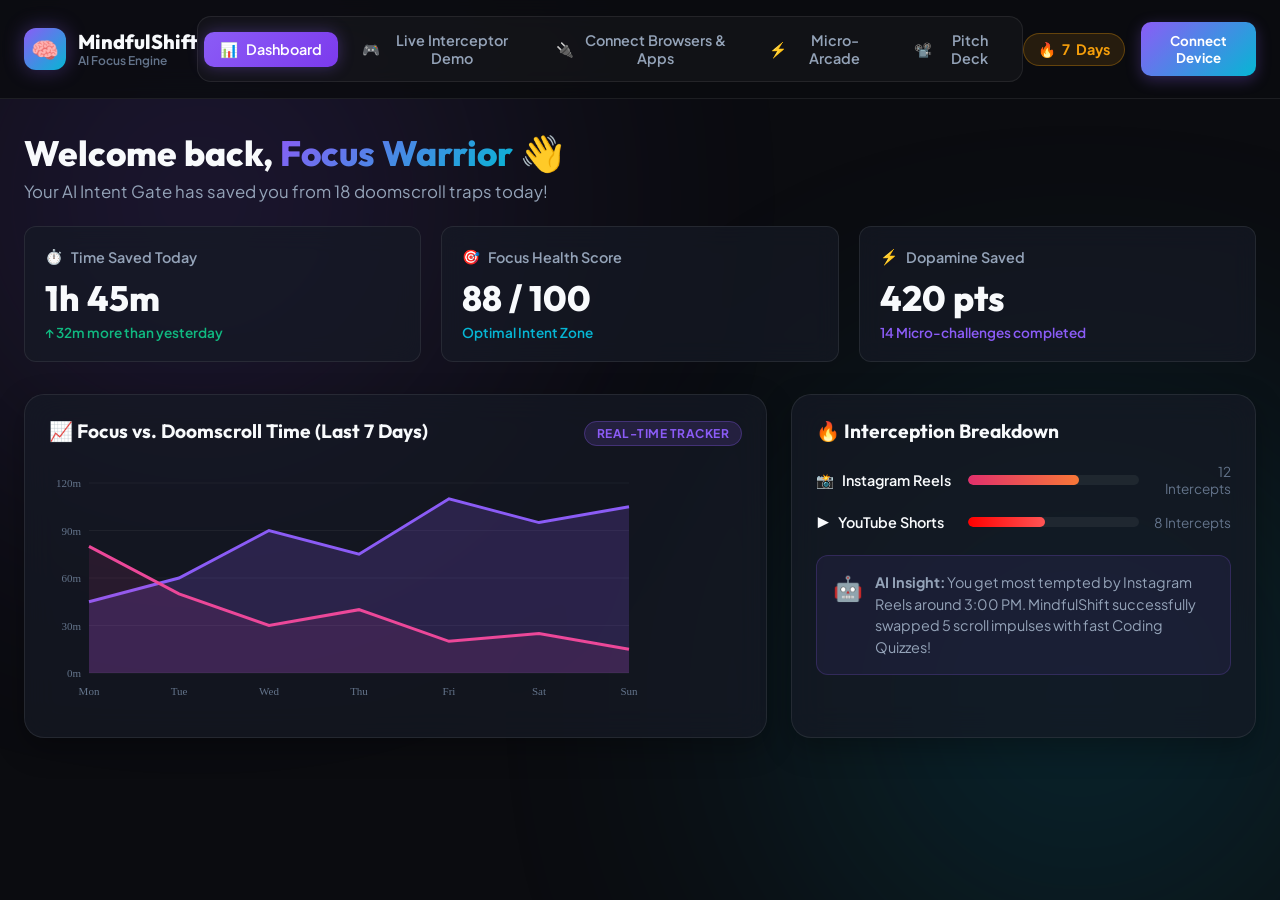
==== index.html @ 97728a5d "Initial commit: MindfulShift Web App & Chrome Extension" ====
<!DOCTYPE html>
<html lang="en">
<head>
  <meta charset="UTF-8">
  <meta name="viewport" content="width=device-width, initial-scale=1.0">
  <title>MindfulShift - AI Intentionality Gate & Focus Hub</title>
  <meta name="description" content="Break Instagram Reels & YouTube Shorts addiction with AI Intent Gates, dopamine swap micro-challenges, and gamified focus tracking.">
  
  <!-- Fonts -->
  <link rel="preconnect" href="https://fonts.googleapis.com">
  <link rel="preconnect" href="https://fonts.gstatic.com" crossorigin>
  <link href="https://fonts.googleapis.com/css2?family=Outfit:wght@300;400;500;600;700;800&family=Plus+Jakarta+Sans:wght@400;500;600;700&display=swap" rel="stylesheet">
  
  <!-- Main Styles -->
  <link rel="stylesheet" href="style.css">
</head>
<body>

  <!-- Ambient Glow Effects -->
  <div class="bg-glow bg-glow-purple"></div>
  <div class="bg-glow bg-glow-cyan"></div>

  <!-- Header Navigation -->
  <header class="app-header">
    <div class="header-container">
      <div class="brand">
        <div class="brand-logo">🧠</div>
        <div class="brand-text">
          <span class="brand-name">MindfulShift</span>
          <span class="brand-tag">AI Focus Engine</span>
        </div>
      </div>

      <nav class="nav-menu">
        <button class="nav-btn active" data-tab="dashboard">
          <span class="nav-icon">📊</span> Dashboard
        </button>
        <button class="nav-btn" data-tab="simulator">
          <span class="nav-icon">🎮</span> Live Interceptor Demo
        </button>
        <button class="nav-btn" data-tab="connect">
          <span class="nav-icon">🔌</span> Connect Browsers & Apps
        </button>
        <button class="nav-btn" data-tab="arcade">
          <span class="nav-icon">⚡</span> Micro-Arcade
        </button>
        <button class="nav-btn" data-tab="presentation">
          <span class="nav-icon">📽️</span> Pitch Deck
        </button>
      </nav>

      <div class="header-actions">
        <div class="streak-badge" title="Daily Mindful Streak">
          <span class="streak-fire">🔥</span>
          <span class="streak-count" id="streakCount">7</span> Days
        </div>
        <button class="btn-primary" id="btnQuickConnect">Connect Device</button>
      </div>
    </div>
  </header>

  <!-- Main View Container -->
  <main class="app-viewport">

    <!-- ==================== TAB 1: DASHBOARD ==================== -->
    <section class="tab-content active" id="tab-dashboard">
      <div class="dashboard-hero">
        <div class="welcome-text">
          <h1>Welcome back, <span class="gradient-text">Focus Warrior</span> 👋</h1>
          <p>Your AI Intent Gate has saved you from 18 doomscroll traps today!</p>
        </div>
        <div class="hero-stats">
          <div class="stat-card">
            <div class="stat-header">
              <span class="stat-icon">⏱️</span> Time Saved Today
            </div>
            <div class="stat-value" id="valTimeSaved">1h 45m</div>
            <div class="stat-sub text-green">↑ 32m more than yesterday</div>
          </div>

          <div class="stat-card">
            <div class="stat-header">
              <span class="stat-icon">🎯</span> Focus Health Score
            </div>
            <div class="stat-value" id="valFocusScore">88 / 100</div>
            <div class="stat-sub text-cyan">Optimal Intent Zone</div>
          </div>

          <div class="stat-card">
            <div class="stat-header">
              <span class="stat-icon">⚡</span> Dopamine Saved
            </div>
            <div class="stat-value" id="valDopamineSaved">420 pts</div>
            <div class="stat-sub text-purple">14 Micro-challenges completed</div>
          </div>
        </div>
      </div>

      <!-- Charts & Analytics Grid -->
      <div class="dashboard-grid">
        <div class="card glass-card chart-card">
          <div class="card-header">
            <h3>📈 Focus vs. Doomscroll Time (Last 7 Days)</h3>
            <div class="card-actions">
              <span class="badge badge-purple">Real-time Tracker</span>
            </div>
          </div>
          <div class="chart-container">
            <canvas id="timeSavedChart" width="600" height="240"></canvas>
          </div>
        </div>

        <div class="card glass-card heatmap-card">
          <div class="card-header">
            <h3>🔥 Interception Breakdown</h3>
          </div>
          <div class="breakdown-list">
            <div class="breakdown-item">
              <div class="app-info">
                <span class="app-icon">📸</span>
                <span class="app-name">Instagram Reels</span>
              </div>
              <div class="app-bar-wrap">
                <div class="app-bar bar-instagram" style="width: 65%;"></div>
              </div>
              <span class="app-val">12 Intercepts</span>
            </div>

            <div class="breakdown-item">
              <div class="app-info">
                <span class="app-icon">▶️</span>
                <span class="app-name">YouTube Shorts</span>
              </div>
              <div class="app-bar-wrap">
                <div class="app-bar bar-youtube" style="width: 45%;"></div>
              </div>
              <span class="app-val">8 Intercepts</span>
            </div>
          </div>

          <div class="ai-insight-box">
            <div class="ai-avatar">🤖</div>
            <div class="ai-msg">
              <strong>AI Insight:</strong> You get most tempted by Instagram Reels around 3:00 PM. MindfulShift successfully swapped 5 scroll impulses with fast Coding Quizzes!
            </div>
          </div>
        </div>
      </div>
    </section>

    <!-- ==================== TAB 2: LIVE INTERCEPTOR SIMULATOR ==================== -->
    <section class="tab-content" id="tab-simulator">
      <div class="section-header">
        <h2>🎮 Live Feed Interceptor Demo</h2>
        <p>Test how MindfulShift intercepts Instagram Reels & YouTube Shorts in real-time!</p>
      </div>

      <div class="simulator-layout">
        <!-- Simulator Controls -->
        <div class="sim-controls card glass-card">
          <h3>⚙️ Interceptor Settings</h3>

          <div class="form-group">
            <label>Select Platform Simulator:</label>
            <div class="sim-selector">
              <button class="btn-toggle active" id="btnSimInsta">📸 Instagram Reels</button>
              <button class="btn-toggle" id="btnSimYT">▶️ YouTube Shorts</button>
            </div>
          </div>

          <div class="form-group">
            <label>Strictness Mode:</label>
            <select id="simModeSelect" class="custom-select">
              <option value="balanced">Balanced (Intent Gate + Dopamine Swap)</option>
              <option value="hardcore">Hardcore Anti-Doomscroll (Grayscale & AI Roast)</option>
              <option value="zen">Zen Mode (Soft Nudge & Breathing)</option>
            </select>
          </div>

          <button class="btn-primary full-width" id="btnTriggerSim">
            🚀 Simulate Feed Interception
          </button>

          <div class="sim-info-box">
            <span>💡 <strong>Tip for Hackathon Judges:</strong> Click "Simulate Feed Interception" to see the live overlay prompt that intercepts video playback.</span>
          </div>
        </div>

        <!-- Phone Feed Mockup Viewport -->
        <div class="phone-mockup">
          <div class="phone-notch"></div>
          <div class="phone-screen" id="phoneScreen">
            <div class="mock-feed-header">
              <span id="mockFeedTitle">📸 Instagram Reels</span>
              <span class="mock-live-badge">LIVE FEED</span>
            </div>
            
            <div class="mock-video-player" id="mockVideoPlayer">
              <div class="mock-video-content">
                <div class="video-overlay-info">
                  <span class="channel-tag">@viral_scroller</span>
                  <p class="video-desc">Endless video scrolling trap... #viral #reels #shorts</p>
                </div>
              </div>

              <!-- INJECTED MINDFULSHIFT MODAL OVERLAY (Initially Hidden or Shown on Trigger) -->
              <div class="mindful-overlay" id="mindfulOverlay">
                <div class="overlay-card glass-card">
                  <div class="overlay-badge">🧠 MINDFULSHIFT INTENT GATE</div>
                  <h3>Hold on a sec! 🛑</h3>
                  <p>Why are you opening short-form videos right now?</p>

                  <div class="intent-options">
                    <button class="intent-btn" data-intent="learning">
                      📖 Looking for a specific tutorial / info
                    </button>
                    <button class="intent-btn intent-bored" data-intent="bored">
                      🥱 Just bored / Habitual reflex
                    </button>
                  </div>

                  <!-- Dynamic Dopamine Swap Box inside Modal -->
                  <div class="swap-box hidden" id="swapBox">
                    <div class="swap-title">⚡ 30-Second Dopamine Swap Activated!</div>
                    <p class="swap-question" id="swapQuestion">Loading micro-challenge...</p>
                    <div class="swap-answers" id="swapAnswers"></div>
                    <button class="btn-secondary hidden" id="btnResumeScroll">Continue to Video (10m Limit)</button>
                  </div>

                  <!-- AI Roast Box -->
                  <div class="roast-box hidden" id="roastBox">
                    <div class="roast-avatar">🤖 AI Roast</div>
                    <div class="roast-text" id="roastText">"Bro... 15 minutes of scrolling? Your code is waiting for you!"</div>
                  </div>
                </div>
              </div>

            </div>

            <div class="mock-feed-actions">
              <span>❤️ 12.4k</span>
              <span>💬 840</span>
              <span>🔄 Share</span>
            </div>
          </div>
        </div>
      </div>
    </section>

    <!-- ==================== TAB 3: CONNECT BROWSERS & APPS ==================== -->
    <section class="tab-content" id="tab-connect">
      <div class="section-header">
        <h2>🔌 How to Connect MindfulShift to your Browsers & Apps</h2>
        <p>Set up MindfulShift on all your devices in under 2 minutes so you're protected everywhere!</p>
      </div>

      <div class="connect-grid">
        <!-- Desktop Browser Card -->
        <div class="card glass-card connect-card">
          <div class="card-badge">DESKTOP</div>
          <div class="connect-header">
            <span class="connect-icon">🌐</span>
            <h3>Chrome / Edge / Brave / Opera</h3>
          </div>
          <p>Install the MindfulShift Manifest V3 Extension directly into your browser:</p>

          <ol class="setup-steps">
            <li>Open Chrome and navigate to <code>chrome://extensions</code></li>
            <li>Enable <strong>"Developer mode"</strong> (toggle in top-right corner).</li>
            <li>Click <strong>"Load unpacked"</strong>.</li>
            <li>Select the <code>extension/</code> folder inside this project directory!</li>
          </ol>

          <div class="card-footer">
            <span class="status-indicator active"></span> Extension Ready in <code>/extension</code> folder
          </div>
        </div>

        <!-- Android Mobile Card -->
        <div class="card glass-card connect-card">
          <div class="card-badge badge-cyan">ANDROID</div>
          <div class="connect-header">
            <span class="connect-icon">📱</span>
            <h3>Android Apps (Instagram & YouTube)</h3>
          </div>
          <p>Connect MindfulShift to your mobile phone apps:</p>

          <ol class="setup-steps">
            <li>Open this web app on your phone browser and tap <strong>"Add to Home Screen"</strong> (PWA mode).</li>
            <li>Or use <strong>NextDNS / Private DNS</strong>: Set your DNS server to intercept <code>reels.instagram.com</code> & <code>youtube.com/shorts</code>.</li>
            <li>Enable the MindfulShift Notification & Accessibility helper for app launches.</li>
          </ol>

          <button class="btn-secondary full-width" onclick="alert('PWA Shortcut link ready! Bookmark this page on your Android browser.')">📱 Install PWA Shortcut</button>
        </div>

        <!-- iOS Mobile Card -->
        <div class="card glass-card connect-card">
          <div class="card-badge badge-purple">iOS</div>
          <div class="connect-header">
            <span class="connect-icon">🍎</span>
            <h3>iPhone & iPad (Safari & Apps)</h3>
          </div>
          <p>Protect your iOS devices effortlessly:</p>

          <ol class="setup-steps">
            <li>Enable <strong>MindfulShift Safari Web Extension</strong> in Settings ➔ Safari ➔ Extensions.</li>
            <li>Create an <strong>Apple Shortcut Automation</strong>: Set "When Instagram is opened" ➔ Trigger MindfulShift Intent Check.</li>
            <li>Set up Screen Time App limits with MindfulShift PIN protection.</li>
          </ol>

          <button class="btn-secondary full-width" onclick="alert('iOS Shortcut automation guide copied to clipboard!')">📋 Copy Apple Shortcut Setup</button>
        </div>
      </div>
    </section>

    <!-- ==================== TAB 4: MICRO-ARCADE ==================== -->
    <section class="tab-content" id="tab-arcade">
      <div class="section-header">
        <h2>⚡ Dopamine-Swap Micro-Arcade</h2>
        <p>Swap mindless scrolling for 30-second healthy brain boosts!</p>
      </div>

      <div class="arcade-grid">
        <div class="card glass-card challenge-card" id="cardCodeQuiz">
          <div class="challenge-icon">💻</div>
          <h3>Tech & Coding Trivia</h3>
          <p>Fast 30-second quizzes on JavaScript, Python, and tech knowledge.</p>
          <button class="btn-primary btn-play-challenge" data-type="code">Play Challenge (+30 pts)</button>
        </div>

        <div class="card glass-card challenge-card" id="cardBreathing">
          <div class="challenge-icon">🧘</div>
          <h3>15s Box Breathing Reset</h3>
          <p>Guided respiratory exercise to lower anxiety and restore mental clarity.</p>
          <button class="btn-primary btn-play-challenge" data-type="breath">Start Reset (+20 pts)</button>
        </div>

        <div class="card glass-card challenge-card" id="cardMath">
          <div class="challenge-icon">🧩</div>
          <h3>Speed Math & Logic</h3>
          <p>Solve 3 quick mental math equations to wake up your analytical brain.</p>
          <button class="btn-primary btn-play-challenge" data-type="math">Play Math (+25 pts)</button>
        </div>
      </div>

      <!-- Challenge Play Modal Container -->
      <div class="card glass-card arcade-play-area hidden" id="arcadePlayArea">
        <div class="play-header">
          <h3 id="arcadeTitle">Coding Trivia</h3>
          <button class="btn-close-arcade" id="btnCloseArcade">✕ Close</button>
        </div>
        <div class="play-body" id="arcadeBody">
          <!-- Dynamic Arcade Challenge Content -->
        </div>
      </div>
    </section>

    <!-- ==================== TAB 5: PRESENTATION PITCH DECK ==================== -->
    <section class="tab-content" id="tab-presentation">
      <div class="section-header flex-between">
        <div>
          <h2>📽️ Hackathon Pitch Deck</h2>
          <p>Interactive 5-slide pitch presentation deck built for judges.</p>
        </div>
        <a href="presentation.html" target="_blank" class="btn-primary">Launch Fullscreen Deck ↗</a>
      </div>

      <div class="presentation-frame-wrap card glass-card">
        <iframe src="presentation.html" class="pitch-iframe" id="pitchIframe"></iframe>
      </div>
    </section>

  </main>

  <!-- Scripts -->
  <script src="src/app.js"></script>
  <script src="src/simulator.js"></script>
  <script src="src/challenges.js"></script>
  <script src="src/connect_guide.js"></script>
</body>
</html>
---- style.css ----
/* ==========================================================================
   MINDFULSHIFT DESIGN SYSTEM & STYLESHEET
   ========================================================================== */

:root {
  --bg-main: #0B0C10;
  --bg-card: rgba(22, 27, 38, 0.7);
  --card-border: rgba(255, 255, 255, 0.08);
  --accent-purple: #8B5CF6;
  --accent-purple-glow: rgba(139, 92, 246, 0.35);
  --accent-cyan: #06B6D4;
  --accent-cyan-glow: rgba(6, 182, 212, 0.35);
  --accent-pink: #EC4899;
  --accent-amber: #F59E0B;
  --accent-green: #10B981;
  --text-primary: #F8FAFC;
  --text-secondary: #94A3B8;
  --text-muted: #64748B;
  --font-heading: 'Outfit', sans-serif;
  --font-body: 'Plus Jakarta Sans', sans-serif;
  --radius-lg: 20px;
  --radius-md: 12px;
  --radius-sm: 8px;
}

* {
  box-sizing: border-box;
  margin: 0;
  padding: 0;
}

body {
  background-color: var(--bg-main);
  color: var(--text-primary);
  font-family: var(--font-body);
  min-height: 100vh;
  overflow-x: hidden;
  position: relative;
}

/* Background Glowing Orbs */
.bg-glow {
  position: fixed;
  width: 600px;
  height: 600px;
  border-radius: 50%;
  filter: blur(140px);
  pointer-events: none;
  z-index: 0;
  opacity: 0.15;
}
.bg-glow-purple {
  top: -100px;
  left: -100px;
  background: var(--accent-purple);
}
.bg-glow-cyan {
  bottom: -100px;
  right: -100px;
  background: var(--accent-cyan);
}

/* Utility Helpers */
.hidden { display: none !important; }
.gradient-text {
  background: linear-gradient(135deg, var(--accent-purple), var(--accent-cyan));
  -webkit-background-clip: text;
  -webkit-text-fill-color: transparent;
}
.text-green { color: var(--accent-green); }
.text-cyan { color: var(--accent-cyan); }
.text-purple { color: var(--accent-purple); }

.badge {
  padding: 4px 12px;
  border-radius: 20px;
  font-size: 0.75rem;
  font-weight: 700;
  text-transform: uppercase;
  letter-spacing: 0.5px;
}
.badge-purple {
  background: rgba(139, 92, 246, 0.15);
  border: 1px solid rgba(139, 92, 246, 0.3);
  color: var(--accent-purple);
}
.badge-cyan {
  background: rgba(6, 182, 212, 0.15);
  border: 1px solid rgba(6, 182, 212, 0.3);
  color: var(--accent-cyan);
}

/* Header Navigation */
.app-header {
  position: relative;
  z-index: 100;
  border-bottom: 1px solid var(--card-border);
  background: rgba(11, 12, 16, 0.85);
  backdrop-filter: blur(16px);
  position: sticky;
  top: 0;
}
.header-container {
  max-width: 1300px;
  margin: 0 auto;
  padding: 16px 24px;
  display: flex;
  align-items: center;
  justify-content: space-between;
}
.brand {
  display: flex;
  align-items: center;
  gap: 12px;
}
.brand-logo {
  width: 42px;
  height: 42px;
  border-radius: 12px;
  background: linear-gradient(135deg, var(--accent-purple), var(--accent-cyan));
  display: flex;
  align-items: center;
  justify-content: center;
  font-size: 1.4rem;
  box-shadow: 0 0 20px var(--accent-purple-glow);
}
.brand-text {
  display: flex;
  flex-direction: column;
}
.brand-name {
  font-family: var(--font-heading);
  font-weight: 800;
  font-size: 1.25rem;
  line-height: 1.1;
}
.brand-tag {
  font-size: 0.75rem;
  color: var(--text-muted);
  font-weight: 600;
}

.nav-menu {
  display: flex;
  align-items: center;
  gap: 8px;
  background: rgba(255, 255, 255, 0.03);
  padding: 6px;
  border-radius: 14px;
  border: 1px solid var(--card-border);
}
.nav-btn {
  background: transparent;
  border: none;
  color: var(--text-secondary);
  padding: 8px 16px;
  border-radius: 10px;
  font-family: var(--font-body);
  font-size: 0.9rem;
  font-weight: 600;
  cursor: pointer;
  transition: all 0.2s ease;
  display: flex;
  align-items: center;
  gap: 8px;
}
.nav-btn:hover {
  color: var(--text-primary);
  background: rgba(255, 255, 255, 0.05);
}
.nav-btn.active {
  background: linear-gradient(135deg, var(--accent-purple), #7C3AED);
  color: #FFFFFF;
  box-shadow: 0 0 15px var(--accent-purple-glow);
}

.header-actions {
  display: flex;
  align-items: center;
  gap: 16px;
}
.streak-badge {
  display: flex;
  align-items: center;
  gap: 6px;
  background: rgba(245, 158, 11, 0.12);
  border: 1px solid rgba(245, 158, 11, 0.3);
  padding: 6px 14px;
  border-radius: 20px;
  font-weight: 700;
  color: var(--accent-amber);
  font-size: 0.9rem;
}

/* Buttons */
.btn-primary {
  background: linear-gradient(135deg, var(--accent-purple), var(--accent-cyan));
  border: none;
  color: #FFFFFF;
  font-family: var(--font-body);
  font-weight: 700;
  padding: 10px 20px;
  border-radius: 10px;
  cursor: pointer;
  transition: all 0.2s ease;
  box-shadow: 0 4px 15px rgba(139, 92, 246, 0.3);
}
.btn-primary:hover {
  transform: translateY(-2px);
  box-shadow: 0 6px 20px rgba(139, 92, 246, 0.5);
}
.btn-secondary {
  background: rgba(255, 255, 255, 0.06);
  border: 1px solid var(--card-border);
  color: var(--text-primary);
  font-family: var(--font-body);
  font-weight: 600;
  padding: 10px 20px;
  border-radius: 10px;
  cursor: pointer;
  transition: all 0.2s ease;
}
.btn-secondary:hover {
  background: rgba(255, 255, 255, 0.12);
  border-color: rgba(255, 255, 255, 0.2);
}
.full-width { width: 100%; }

/* Main Content Area */
.app-viewport {
  max-width: 1300px;
  margin: 0 auto;
  padding: 32px 24px;
  position: relative;
  z-index: 10;
}
.tab-content {
  display: none;
  animation: fadeIn 0.3s ease forwards;
}
.tab-content.active {
  display: block;
}
@keyframes fadeIn {
  from { opacity: 0; transform: translateY(10px); }
  to { opacity: 1; transform: translateY(0); }
}

/* Glassmorphism Cards */
.glass-card {
  background: var(--bg-card);
  border: 1px solid var(--card-border);
  border-radius: var(--radius-lg);
  backdrop-filter: blur(16px);
  padding: 24px;
  box-shadow: 0 10px 30px rgba(0, 0, 0, 0.3);
}

/* Dashboard Hero Stats */
.dashboard-hero {
  margin-bottom: 32px;
}
.welcome-text h1 {
  font-family: var(--font-heading);
  font-size: 2.2rem;
  font-weight: 800;
  margin-bottom: 6px;
}
.welcome-text p {
  color: var(--text-secondary);
  font-size: 1.05rem;
}
.hero-stats {
  display: grid;
  grid-template-columns: repeat(3, 1fr);
  gap: 20px;
  margin-top: 24px;
}
.stat-card {
  background: var(--bg-card);
  border: 1px solid var(--card-border);
  border-radius: var(--radius-md);
  padding: 20px;
  backdrop-filter: blur(12px);
}
.stat-header {
  font-size: 0.9rem;
  color: var(--text-secondary);
  display: flex;
  align-items: center;
  gap: 8px;
  font-weight: 600;
}
.stat-value {
  font-family: var(--font-heading);
  font-size: 2.2rem;
  font-weight: 800;
  margin: 10px 0 4px 0;
}
.stat-sub {
  font-size: 0.85rem;
  font-weight: 600;
}

/* Dashboard Grid */
.dashboard-grid {
  display: grid;
  grid-template-columns: 1.6fr 1fr;
  gap: 24px;
}
.card-header {
  display: flex;
  justify-content: space-between;
  align-items: center;
  margin-bottom: 20px;
}
.card-header h3 {
  font-family: var(--font-heading);
  font-size: 1.2rem;
  font-weight: 700;
}

.chart-container {
  width: 100%;
  height: 250px;
}

/* Heatmap & Breakdown */
.breakdown-list {
  display: flex;
  flex-direction: column;
  gap: 16px;
  margin-bottom: 24px;
}
.breakdown-item {
  display: flex;
  align-items: center;
  gap: 12px;
}
.app-info {
  display: flex;
  align-items: center;
  gap: 8px;
  width: 140px;
  font-weight: 600;
  font-size: 0.9rem;
}
.app-bar-wrap {
  flex: 1;
  height: 10px;
  background: rgba(255, 255, 255, 0.06);
  border-radius: 5px;
  overflow: hidden;
}
.app-bar {
  height: 100%;
  border-radius: 5px;
}
.bar-instagram { background: linear-gradient(90deg, #E1306C, #F77737); }
.bar-youtube { background: linear-gradient(90deg, #FF0000, #FF5555); }
.app-val {
  font-size: 0.85rem;
  color: var(--text-muted);
  width: 80px;
  text-align: right;
}

.ai-insight-box {
  background: rgba(139, 92, 246, 0.08);
  border: 1px solid rgba(139, 92, 246, 0.2);
  border-radius: var(--radius-md);
  padding: 16px;
  display: flex;
  gap: 12px;
  align-items: flex-start;
}
.ai-avatar { font-size: 1.5rem; }
.ai-msg { font-size: 0.9rem; color: var(--text-secondary); line-height: 1.5; }

/* Simulator Section */
.section-header {
  margin-bottom: 24px;
}
.section-header h2 {
  font-family: var(--font-heading);
  font-size: 1.8rem;
  font-weight: 800;
}
.section-header p {
  color: var(--text-secondary);
}

.simulator-layout {
  display: grid;
  grid-template-columns: 1fr 400px;
  gap: 32px;
  align-items: flex-start;
}

.sim-controls {
  display: flex;
  flex-direction: column;
  gap: 20px;
}
.form-group {
  display: flex;
  flex-direction: column;
  gap: 8px;
}
.form-group label {
  font-size: 0.9rem;
  font-weight: 600;
  color: var(--text-secondary);
}

.sim-selector {
  display: flex;
  gap: 10px;
}
.btn-toggle {
  flex: 1;
  background: rgba(255, 255, 255, 0.04);
  border: 1px solid var(--card-border);
  color: var(--text-secondary);
  padding: 10px;
  border-radius: var(--radius-sm);
  font-weight: 600;
  cursor: pointer;
  transition: all 0.2s ease;
}
.btn-toggle.active {
  background: rgba(6, 182, 212, 0.15);
  border-color: var(--accent-cyan);
  color: var(--accent-cyan);
}

.custom-select {
  background: rgba(255, 255, 255, 0.05);
  border: 1px solid var(--card-border);
  color: var(--text-primary);
  padding: 12px;
  border-radius: var(--radius-sm);
  font-family: var(--font-body);
  outline: none;
}
.custom-select option {
  background: var(--bg-main);
}

.sim-info-box {
  background: rgba(255, 255, 255, 0.03);
  border: 1px dashed var(--card-border);
  border-radius: var(--radius-sm);
  padding: 14px;
  font-size: 0.85rem;
  color: var(--text-muted);
}

/* Phone Mockup Frame */
.phone-mockup {
  width: 360px;
  height: 640px;
  background: #000000;
  border: 10px solid #1E293B;
  border-radius: 40px;
  margin: 0 auto;
  position: relative;
  overflow: hidden;
  box-shadow: 0 25px 50px -12px rgba(0, 0, 0, 0.7);
}
.phone-notch {
  width: 120px;
  height: 20px;
  background: #1E293B;
  position: absolute;
  top: 0;
  left: 50%;
  transform: translateX(-50%);
  border-bottom-left-radius: 12px;
  border-bottom-right-radius: 12px;
  z-index: 50;
}
.phone-screen {
  width: 100%;
  height: 100%;
  display: flex;
  flex-direction: column;
  position: relative;
}
.mock-feed-header {
  padding: 30px 16px 10px 16px;
  background: rgba(0,0,0,0.6);
  display: flex;
  justify-content: space-between;
  font-size: 0.85rem;
  font-weight: 700;
}
.mock-live-badge {
  background: #EF4444;
  color: #fff;
  padding: 2px 6px;
  border-radius: 4px;
  font-size: 0.7rem;
}

.mock-video-player {
  flex: 1;
  background: linear-gradient(180deg, #1E1B4B 0%, #311B92 100%);
  position: relative;
  display: flex;
  align-items: flex-end;
  padding: 16px;
  transition: filter 0.5s ease;
}
.mock-video-player.grayscale-active {
  filter: grayscale(100%);
}
.video-overlay-info {
  color: #fff;
  z-index: 5;
}
.channel-tag {
  font-weight: 700;
  font-size: 0.9rem;
  color: var(--accent-cyan);
}
.video-desc {
  font-size: 0.8rem;
  margin-top: 4px;
  opacity: 0.9;
}

/* Injected MindfulShift Overlay */
.mindful-overlay {
  position: absolute;
  top: 0;
  left: 0;
  width: 100%;
  height: 100%;
  background: rgba(0, 0, 0, 0.85);
  backdrop-filter: blur(12px);
  z-index: 40;
  display: flex;
  align-items: center;
  justify-content: center;
  padding: 20px;
  text-align: center;
}
.overlay-card {
  width: 100%;
  padding: 20px;
  background: rgba(22, 27, 38, 0.95);
  border: 1px solid rgba(139, 92, 246, 0.4);
  border-radius: 20px;
  box-shadow: 0 0 30px var(--accent-purple-glow);
}
.overlay-badge {
  font-size: 0.7rem;
  font-weight: 800;
  color: var(--accent-purple);
  margin-bottom: 8px;
}
.overlay-card h3 {
  font-family: var(--font-heading);
  font-size: 1.2rem;
  margin-bottom: 6px;
}
.overlay-card p {
  font-size: 0.85rem;
  color: var(--text-secondary);
  margin-bottom: 16px;
}

.intent-options {
  display: flex;
  flex-direction: column;
  gap: 10px;
}
.intent-btn {
  background: rgba(255, 255, 255, 0.05);
  border: 1px solid var(--card-border);
  color: var(--text-primary);
  padding: 10px;
  border-radius: 10px;
  font-size: 0.85rem;
  font-weight: 600;
  cursor: pointer;
  transition: all 0.2s ease;
  text-align: left;
}
.intent-btn:hover {
  background: rgba(139, 92, 246, 0.2);
  border-color: var(--accent-purple);
}

.swap-box {
  margin-top: 15px;
  padding-top: 15px;
  border-top: 1px solid var(--card-border);
  text-align: left;
}
.swap-title {
  font-size: 0.85rem;
  font-weight: 700;
  color: var(--accent-amber);
  margin-bottom: 8px;
}
.swap-question {
  font-size: 0.9rem;
  font-weight: 600;
  margin-bottom: 10px;
}
.swap-answers {
  display: flex;
  flex-direction: column;
  gap: 6px;
}
.answer-btn {
  background: rgba(255, 255, 255, 0.05);
  border: 1px solid var(--card-border);
  color: var(--text-primary);
  padding: 8px 12px;
  border-radius: 8px;
  font-size: 0.8rem;
  cursor: pointer;
  text-align: left;
}
.answer-btn:hover {
  background: rgba(6, 182, 212, 0.2);
  border-color: var(--accent-cyan);
}

/* Connect Grid */
.connect-grid {
  display: grid;
  grid-template-columns: repeat(3, 1fr);
  gap: 24px;
}
.connect-card {
  display: flex;
  flex-direction: column;
  justify-content: space-between;
  position: relative;
}
.card-badge {
  position: absolute;
  top: 20px;
  right: 20px;
  font-size: 0.7rem;
  font-weight: 800;
  padding: 4px 10px;
  border-radius: 12px;
  background: rgba(139, 92, 246, 0.15);
  color: var(--accent-purple);
}
.connect-header {
  display: flex;
  align-items: center;
  gap: 12px;
  margin-bottom: 12px;
}
.connect-icon { font-size: 1.8rem; }
.connect-header h3 {
  font-family: var(--font-heading);
  font-size: 1.15rem;
}
.connect-card p {
  font-size: 0.9rem;
  color: var(--text-secondary);
  margin-bottom: 16px;
}

.setup-steps {
  margin-left: 20px;
  margin-bottom: 24px;
  color: var(--text-secondary);
  font-size: 0.85rem;
  line-height: 1.6;
}
.setup-steps li {
  margin-bottom: 8px;
}
.setup-steps code {
  background: rgba(0, 0, 0, 0.4);
  color: var(--accent-cyan);
  padding: 2px 6px;
  border-radius: 4px;
  font-family: monospace;
}

.card-footer {
  font-size: 0.8rem;
  color: var(--text-muted);
  display: flex;
  align-items: center;
  gap: 6px;
}
.status-indicator {
  width: 8px;
  height: 8px;
  border-radius: 50%;
  background: var(--text-muted);
}
.status-indicator.active {
  background: var(--accent-green);
  box-shadow: 0 0 10px var(--accent-green);
}

/* Arcade Section */
.arcade-grid {
  display: grid;
  grid-template-columns: repeat(3, 1fr);
  gap: 24px;
  margin-bottom: 24px;
}
.challenge-card {
  text-align: center;
  display: flex;
  flex-direction: column;
  align-items: center;
  gap: 12px;
}
.challenge-icon {
  font-size: 2.5rem;
}
.challenge-card h3 {
  font-family: var(--font-heading);
  font-size: 1.25rem;
}
.challenge-card p {
  font-size: 0.9rem;
  color: var(--text-secondary);
  margin-bottom: 12px;
}

.arcade-play-area {
  margin-top: 24px;
  border: 1px solid var(--accent-purple);
  box-shadow: 0 0 30px var(--accent-purple-glow);
}
.play-header {
  display: flex;
  justify-content: space-between;
  align-items: center;
  margin-bottom: 20px;
}
.btn-close-arcade {
  background: transparent;
  border: none;
  color: var(--text-muted);
  cursor: pointer;
  font-size: 1rem;
}

/* Pitch Deck Tab Frame */
.presentation-frame-wrap {
  padding: 0;
  overflow: hidden;
  height: 650px;
}
.pitch-iframe {
  width: 100%;
  height: 100%;
  border: none;
}
.flex-between {
  display: flex;
  justify-content: space-between;
  align-items: center;
}
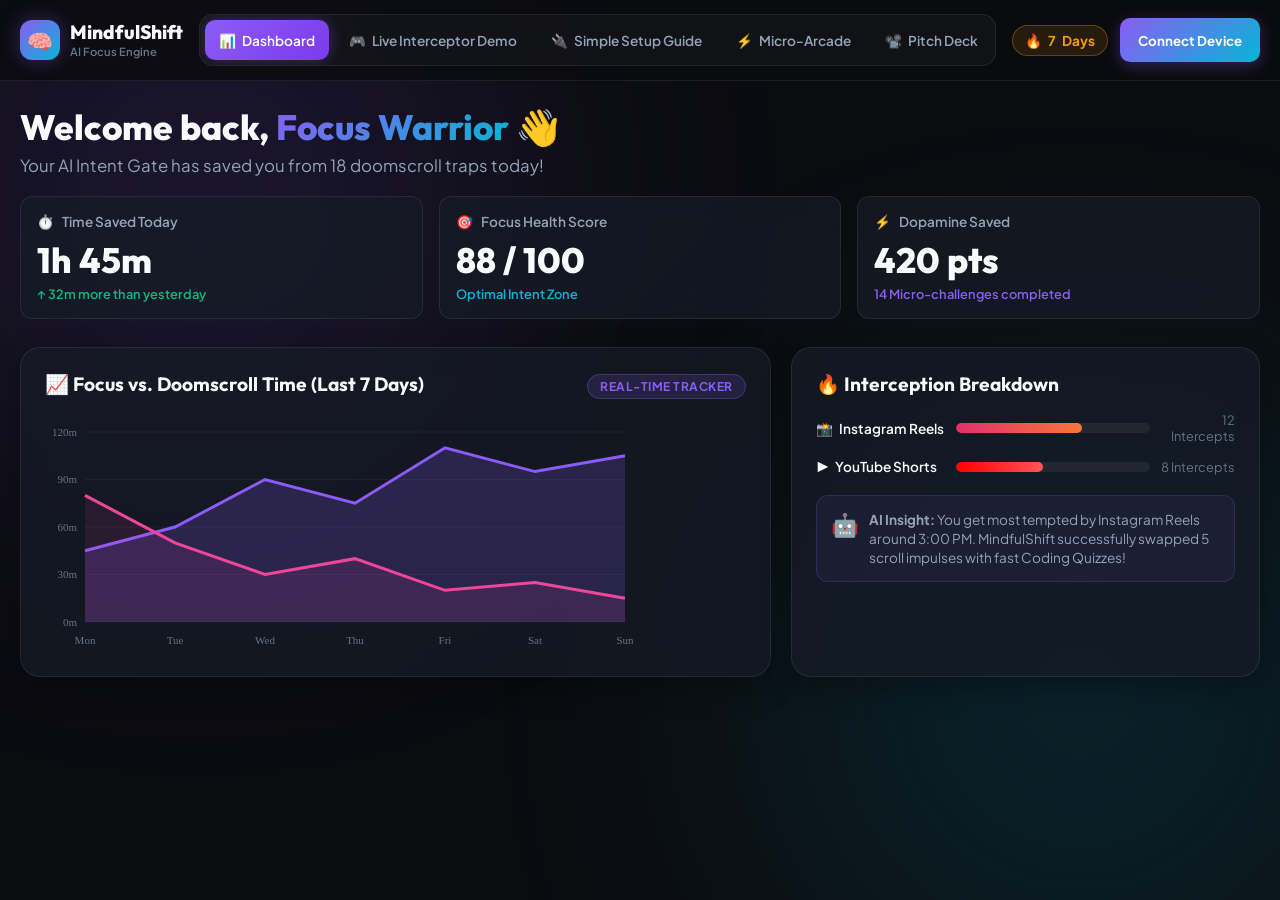
==== commit a26118e7: "Simplify setup instructions for 14-year-old level ease of use" ====
--- a/index.html
+++ b/index.html
@@ -39,7 +39,7 @@
           <span class="nav-icon">🎮</span> Live Interceptor Demo
         </button>
         <button class="nav-btn" data-tab="connect">
-          <span class="nav-icon">🔌</span> Connect Browsers & Apps
+          <span class="nav-icon">🔌</span> Simple Setup Guide
         </button>
         <button class="nav-btn" data-tab="arcade">
           <span class="nav-icon">⚡</span> Micro-Arcade
@@ -247,69 +247,68 @@
       </div>
     </section>
 
-    <!-- ==================== TAB 3: CONNECT BROWSERS & APPS ==================== -->
+    <!-- ==================== TAB 3: CONNECT BROWSERS & APPS (SUPER SIMPLE 14-YR-OLD GUIDE) ==================== -->
     <section class="tab-content" id="tab-connect">
       <div class="section-header">
-        <h2>🔌 How to Connect MindfulShift to your Browsers & Apps</h2>
-        <p>Set up MindfulShift on all your devices in under 2 minutes so you're protected everywhere!</p>
+        <h2>⚡ Super Simple Setup Guide (For Everyone!)</h2>
+        <p>Set up MindfulShift on your computer or phone in under 60 seconds — no tech skills needed!</p>
       </div>
 
       <div class="connect-grid">
-        <!-- Desktop Browser Card -->
+        <!-- Laptop / Computer Card -->
         <div class="card glass-card connect-card">
-          <div class="card-badge">DESKTOP</div>
+          <div class="card-badge">DESKTOP / LAPTOP</div>
           <div class="connect-header">
-            <span class="connect-icon">🌐</span>
-            <h3>Chrome / Edge / Brave / Opera</h3>
-          </div>
-          <p>Install the MindfulShift Manifest V3 Extension directly into your browser:</p>
+            <span class="connect-icon">💻</span>
+            <h3>Chrome / Edge / Brave</h3>
+          </div>
+          <p>Get MindfulShift on your computer browser in 3 super simple steps:</p>
 
           <ol class="setup-steps">
-            <li>Open Chrome and navigate to <code>chrome://extensions</code></li>
-            <li>Enable <strong>"Developer mode"</strong> (toggle in top-right corner).</li>
-            <li>Click <strong>"Load unpacked"</strong>.</li>
-            <li>Select the <code>extension/</code> folder inside this project directory!</li>
+            <li><strong>Download Code</strong>: Go to <a href="https://github.com/maanasbhandari/mindfulshift" target="_blank" style="color: var(--accent-cyan);">our GitHub page</a> ➔ click green <strong>Code</strong> button ➔ click <strong>Download ZIP</strong> (and unzip it!).</li>
+            <li><strong>Open Extensions</strong>: Open Chrome and type <code>chrome://extensions</code> in the top bar. Turn ON <strong>"Developer mode"</strong> in the top-right corner.</li>
+            <li><strong>Click Load Unpacked</strong>: Click the <strong>"Load unpacked"</strong> button and select the <code>extension</code> folder!</li>
           </ol>
 
           <div class="card-footer">
-            <span class="status-indicator active"></span> Extension Ready in <code>/extension</code> folder
+            <span class="status-indicator active"></span> 🎉 BOOM! Now YouTube Shorts & IG Reels are blocked automatically!
           </div>
         </div>
 
         <!-- Android Mobile Card -->
         <div class="card glass-card connect-card">
-          <div class="card-badge badge-cyan">ANDROID</div>
+          <div class="card-badge badge-cyan">ANDROID PHONE</div>
           <div class="connect-header">
             <span class="connect-icon">📱</span>
-            <h3>Android Apps (Instagram & YouTube)</h3>
-          </div>
-          <p>Connect MindfulShift to your mobile phone apps:</p>
+            <h3>Android Phones & Tablets</h3>
+          </div>
+          <p>Use MindfulShift directly on your phone like a real app:</p>
 
           <ol class="setup-steps">
-            <li>Open this web app on your phone browser and tap <strong>"Add to Home Screen"</strong> (PWA mode).</li>
-            <li>Or use <strong>NextDNS / Private DNS</strong>: Set your DNS server to intercept <code>reels.instagram.com</code> & <code>youtube.com/shorts</code>.</li>
-            <li>Enable the MindfulShift Notification & Accessibility helper for app launches.</li>
+            <li><strong>Open Page</strong>: Open this exact website in your Chrome browser on your Android phone.</li>
+            <li><strong>Tap 3 Dots</strong>: Tap the <strong>3 dots (⋮)</strong> in the top-right corner of Chrome.</li>
+            <li><strong>Add to Home Screen</strong>: Tap <strong>"Add to Home screen"</strong> (or Install App).</li>
           </ol>
 
-          <button class="btn-secondary full-width" onclick="alert('PWA Shortcut link ready! Bookmark this page on your Android browser.')">📱 Install PWA Shortcut</button>
+          <button class="btn-secondary full-width" onclick="alert('⚡ Quick Tip: Open Chrome menu (⋮) -> Tap Add to Home Screen to install MindfulShift on your phone!')">📱 Show Android Install Shortcut</button>
         </div>
 
         <!-- iOS Mobile Card -->
         <div class="card glass-card connect-card">
-          <div class="card-badge badge-purple">iOS</div>
+          <div class="card-badge badge-purple">IPHONE & IPAD</div>
           <div class="connect-header">
             <span class="connect-icon">🍎</span>
-            <h3>iPhone & iPad (Safari & Apps)</h3>
-          </div>
-          <p>Protect your iOS devices effortlessly:</p>
+            <h3>iPhone & iPad</h3>
+          </div>
+          <p>Set up MindfulShift on your iPhone in 2 quick taps:</p>
 
           <ol class="setup-steps">
-            <li>Enable <strong>MindfulShift Safari Web Extension</strong> in Settings ➔ Safari ➔ Extensions.</li>
-            <li>Create an <strong>Apple Shortcut Automation</strong>: Set "When Instagram is opened" ➔ Trigger MindfulShift Intent Check.</li>
-            <li>Set up Screen Time App limits with MindfulShift PIN protection.</li>
+            <li><strong>Open Safari</strong>: Open this exact website in Safari on your iPhone.</li>
+            <li><strong>Tap Share Button</strong>: Tap the Share button (the square with an up arrow 📤) at the bottom.</li>
+            <li><strong>Add to Home Screen</strong>: Scroll down and tap <strong>"Add to Home Screen"</strong>!</li>
           </ol>
 
-          <button class="btn-secondary full-width" onclick="alert('iOS Shortcut automation guide copied to clipboard!')">📋 Copy Apple Shortcut Setup</button>
+          <button class="btn-secondary full-width" onclick="alert('⚡ Quick Tip: Tap Safari Share button (📤) -> Tap Add to Home Screen!')">📤 Show iPhone Install Guide</button>
         </div>
       </div>
     </section>
--- a/style.css
+++ b/style.css
@@ -1,10 +1,10 @@
 /* ==========================================================================
-   MINDFULSHIFT DESIGN SYSTEM & STYLESHEET
+   MINDFULSHIFT DESIGN SYSTEM & STYLESHEET (MOBILE-FRIENDLY OPTIMIZED)
    ========================================================================== */
 
 :root {
   --bg-main: #0B0C10;
-  --bg-card: rgba(22, 27, 38, 0.7);
+  --bg-card: rgba(22, 27, 38, 0.75);
   --card-border: rgba(255, 255, 255, 0.08);
   --accent-purple: #8B5CF6;
   --accent-purple-glow: rgba(139, 92, 246, 0.35);
@@ -36,6 +36,7 @@
   min-height: 100vh;
   overflow-x: hidden;
   position: relative;
+  -webkit-tap-highlight-color: transparent;
 }
 
 /* Background Glowing Orbs */
@@ -103,25 +104,27 @@
 .header-container {
   max-width: 1300px;
   margin: 0 auto;
-  padding: 16px 24px;
+  padding: 14px 20px;
   display: flex;
   align-items: center;
   justify-content: space-between;
+  gap: 16px;
 }
 .brand {
   display: flex;
   align-items: center;
-  gap: 12px;
+  gap: 10px;
+  flex-shrink: 0;
 }
 .brand-logo {
-  width: 42px;
-  height: 42px;
+  width: 40px;
+  height: 40px;
   border-radius: 12px;
   background: linear-gradient(135deg, var(--accent-purple), var(--accent-cyan));
   display: flex;
   align-items: center;
   justify-content: center;
-  font-size: 1.4rem;
+  font-size: 1.3rem;
   box-shadow: 0 0 20px var(--accent-purple-glow);
 }
 .brand-text {
@@ -131,11 +134,11 @@
 .brand-name {
   font-family: var(--font-heading);
   font-weight: 800;
-  font-size: 1.25rem;
+  font-size: 1.2rem;
   line-height: 1.1;
 }
 .brand-tag {
-  font-size: 0.75rem;
+  font-size: 0.7rem;
   color: var(--text-muted);
   font-weight: 600;
 }
@@ -143,26 +146,32 @@
 .nav-menu {
   display: flex;
   align-items: center;
-  gap: 8px;
+  gap: 6px;
   background: rgba(255, 255, 255, 0.03);
-  padding: 6px;
+  padding: 5px;
   border-radius: 14px;
   border: 1px solid var(--card-border);
-}
+  overflow-x: auto;
+  scrollbar-width: none; /* Firefox */
+}
+.nav-menu::-webkit-scrollbar { display: none; } /* Chrome/Safari */
+
 .nav-btn {
   background: transparent;
   border: none;
   color: var(--text-secondary);
-  padding: 8px 16px;
+  padding: 8px 14px;
   border-radius: 10px;
   font-family: var(--font-body);
-  font-size: 0.9rem;
+  font-size: 0.85rem;
   font-weight: 600;
   cursor: pointer;
   transition: all 0.2s ease;
   display: flex;
   align-items: center;
-  gap: 8px;
+  gap: 6px;
+  white-space: nowrap;
+  min-height: 40px;
 }
 .nav-btn:hover {
   color: var(--text-primary);
@@ -177,7 +186,8 @@
 .header-actions {
   display: flex;
   align-items: center;
-  gap: 16px;
+  gap: 12px;
+  flex-shrink: 0;
 }
 .streak-badge {
   display: flex;
@@ -185,11 +195,12 @@
   gap: 6px;
   background: rgba(245, 158, 11, 0.12);
   border: 1px solid rgba(245, 158, 11, 0.3);
-  padding: 6px 14px;
+  padding: 6px 12px;
   border-radius: 20px;
   font-weight: 700;
   color: var(--accent-amber);
-  font-size: 0.9rem;
+  font-size: 0.85rem;
+  white-space: nowrap;
 }
 
 /* Buttons */
@@ -199,11 +210,15 @@
   color: #FFFFFF;
   font-family: var(--font-body);
   font-weight: 700;
-  padding: 10px 20px;
+  padding: 10px 18px;
   border-radius: 10px;
   cursor: pointer;
   transition: all 0.2s ease;
   box-shadow: 0 4px 15px rgba(139, 92, 246, 0.3);
+  min-height: 44px;
+  display: inline-flex;
+  align-items: center;
+  justify-content: center;
 }
 .btn-primary:hover {
   transform: translateY(-2px);
@@ -215,10 +230,14 @@
   color: var(--text-primary);
   font-family: var(--font-body);
   font-weight: 600;
-  padding: 10px 20px;
+  padding: 10px 18px;
   border-radius: 10px;
   cursor: pointer;
   transition: all 0.2s ease;
+  min-height: 44px;
+  display: inline-flex;
+  align-items: center;
+  justify-content: center;
 }
 .btn-secondary:hover {
   background: rgba(255, 255, 255, 0.12);
@@ -230,7 +249,7 @@
 .app-viewport {
   max-width: 1300px;
   margin: 0 auto;
-  padding: 32px 24px;
+  padding: 24px 20px;
   position: relative;
   z-index: 10;
 }
@@ -258,33 +277,33 @@
 
 /* Dashboard Hero Stats */
 .dashboard-hero {
-  margin-bottom: 32px;
+  margin-bottom: 28px;
 }
 .welcome-text h1 {
   font-family: var(--font-heading);
-  font-size: 2.2rem;
+  font-size: clamp(1.6rem, 4vw, 2.2rem);
   font-weight: 800;
   margin-bottom: 6px;
 }
 .welcome-text p {
   color: var(--text-secondary);
-  font-size: 1.05rem;
+  font-size: clamp(0.9rem, 2.5vw, 1.05rem);
 }
 .hero-stats {
   display: grid;
   grid-template-columns: repeat(3, 1fr);
-  gap: 20px;
-  margin-top: 24px;
+  gap: 16px;
+  margin-top: 20px;
 }
 .stat-card {
   background: var(--bg-card);
   border: 1px solid var(--card-border);
   border-radius: var(--radius-md);
-  padding: 20px;
+  padding: 16px;
   backdrop-filter: blur(12px);
 }
 .stat-header {
-  font-size: 0.9rem;
+  font-size: 0.85rem;
   color: var(--text-secondary);
   display: flex;
   align-items: center;
@@ -293,12 +312,12 @@
 }
 .stat-value {
   font-family: var(--font-heading);
-  font-size: 2.2rem;
+  font-size: clamp(1.6rem, 3.5vw, 2.2rem);
   font-weight: 800;
-  margin: 10px 0 4px 0;
+  margin: 8px 0 4px 0;
 }
 .stat-sub {
-  font-size: 0.85rem;
+  font-size: 0.8rem;
   font-weight: 600;
 }
 
@@ -306,44 +325,46 @@
 .dashboard-grid {
   display: grid;
   grid-template-columns: 1.6fr 1fr;
-  gap: 24px;
+  gap: 20px;
 }
 .card-header {
   display: flex;
   justify-content: space-between;
   align-items: center;
-  margin-bottom: 20px;
+  margin-bottom: 16px;
 }
 .card-header h3 {
   font-family: var(--font-heading);
-  font-size: 1.2rem;
+  font-size: clamp(1rem, 3vw, 1.2rem);
   font-weight: 700;
 }
 
 .chart-container {
   width: 100%;
-  height: 250px;
+  height: 240px;
+  position: relative;
 }
 
 /* Heatmap & Breakdown */
 .breakdown-list {
   display: flex;
   flex-direction: column;
-  gap: 16px;
-  margin-bottom: 24px;
+  gap: 14px;
+  margin-bottom: 20px;
 }
 .breakdown-item {
   display: flex;
   align-items: center;
-  gap: 12px;
+  gap: 10px;
 }
 .app-info {
   display: flex;
   align-items: center;
-  gap: 8px;
-  width: 140px;
-  font-weight: 600;
-  font-size: 0.9rem;
+  gap: 6px;
+  width: 130px;
+  font-weight: 600;
+  font-size: 0.85rem;
+  flex-shrink: 0;
 }
 .app-bar-wrap {
   flex: 1;
@@ -359,63 +380,65 @@
 .bar-instagram { background: linear-gradient(90deg, #E1306C, #F77737); }
 .bar-youtube { background: linear-gradient(90deg, #FF0000, #FF5555); }
 .app-val {
-  font-size: 0.85rem;
+  font-size: 0.8rem;
   color: var(--text-muted);
-  width: 80px;
+  width: 75px;
   text-align: right;
+  flex-shrink: 0;
 }
 
 .ai-insight-box {
   background: rgba(139, 92, 246, 0.08);
   border: 1px solid rgba(139, 92, 246, 0.2);
   border-radius: var(--radius-md);
-  padding: 16px;
-  display: flex;
-  gap: 12px;
+  padding: 14px;
+  display: flex;
+  gap: 10px;
   align-items: flex-start;
 }
-.ai-avatar { font-size: 1.5rem; }
-.ai-msg { font-size: 0.9rem; color: var(--text-secondary); line-height: 1.5; }
+.ai-avatar { font-size: 1.4rem; }
+.ai-msg { font-size: 0.85rem; color: var(--text-secondary); line-height: 1.4; }
 
 /* Simulator Section */
 .section-header {
-  margin-bottom: 24px;
+  margin-bottom: 20px;
 }
 .section-header h2 {
   font-family: var(--font-heading);
-  font-size: 1.8rem;
+  font-size: clamp(1.4rem, 4vw, 1.8rem);
   font-weight: 800;
 }
 .section-header p {
   color: var(--text-secondary);
+  font-size: clamp(0.85rem, 2.5vw, 0.95rem);
 }
 
 .simulator-layout {
   display: grid;
-  grid-template-columns: 1fr 400px;
-  gap: 32px;
+  grid-template-columns: 1fr 380px;
+  gap: 24px;
   align-items: flex-start;
 }
 
 .sim-controls {
   display: flex;
   flex-direction: column;
-  gap: 20px;
+  gap: 16px;
 }
 .form-group {
   display: flex;
   flex-direction: column;
+  gap: 6px;
+}
+.form-group label {
+  font-size: 0.85rem;
+  font-weight: 600;
+  color: var(--text-secondary);
+}
+
+.sim-selector {
+  display: flex;
   gap: 8px;
-}
-.form-group label {
-  font-size: 0.9rem;
-  font-weight: 600;
-  color: var(--text-secondary);
-}
-
-.sim-selector {
-  display: flex;
-  gap: 10px;
 }
 .btn-toggle {
   flex: 1;
@@ -425,8 +448,10 @@
   padding: 10px;
   border-radius: var(--radius-sm);
   font-weight: 600;
+  font-size: 0.85rem;
   cursor: pointer;
   transition: all 0.2s ease;
+  min-height: 44px;
 }
 .btn-toggle.active {
   background: rgba(6, 182, 212, 0.15);
@@ -441,7 +466,9 @@
   padding: 12px;
   border-radius: var(--radius-sm);
   font-family: var(--font-body);
+  font-size: 0.85rem;
   outline: none;
+  min-height: 44px;
 }
 .custom-select option {
   background: var(--bg-main);
@@ -451,33 +478,34 @@
   background: rgba(255, 255, 255, 0.03);
   border: 1px dashed var(--card-border);
   border-radius: var(--radius-sm);
-  padding: 14px;
-  font-size: 0.85rem;
+  padding: 12px;
+  font-size: 0.8rem;
   color: var(--text-muted);
 }
 
 /* Phone Mockup Frame */
 .phone-mockup {
-  width: 360px;
-  height: 640px;
+  width: 100%;
+  max-width: 360px;
+  height: 580px;
   background: #000000;
-  border: 10px solid #1E293B;
-  border-radius: 40px;
+  border: 8px solid #1E293B;
+  border-radius: 36px;
   margin: 0 auto;
   position: relative;
   overflow: hidden;
   box-shadow: 0 25px 50px -12px rgba(0, 0, 0, 0.7);
 }
 .phone-notch {
-  width: 120px;
-  height: 20px;
+  width: 110px;
+  height: 18px;
   background: #1E293B;
   position: absolute;
   top: 0;
   left: 50%;
   transform: translateX(-50%);
-  border-bottom-left-radius: 12px;
-  border-bottom-right-radius: 12px;
+  border-bottom-left-radius: 10px;
+  border-bottom-right-radius: 10px;
   z-index: 50;
 }
 .phone-screen {
@@ -488,11 +516,11 @@
   position: relative;
 }
 .mock-feed-header {
-  padding: 30px 16px 10px 16px;
+  padding: 26px 14px 8px 14px;
   background: rgba(0,0,0,0.6);
   display: flex;
   justify-content: space-between;
-  font-size: 0.85rem;
+  font-size: 0.8rem;
   font-weight: 700;
 }
 .mock-live-badge {
@@ -500,7 +528,7 @@
   color: #fff;
   padding: 2px 6px;
   border-radius: 4px;
-  font-size: 0.7rem;
+  font-size: 0.65rem;
 }
 
 .mock-video-player {
@@ -509,7 +537,7 @@
   position: relative;
   display: flex;
   align-items: flex-end;
-  padding: 16px;
+  padding: 14px;
   transition: filter 0.5s ease;
 }
 .mock-video-player.grayscale-active {
@@ -521,11 +549,11 @@
 }
 .channel-tag {
   font-weight: 700;
-  font-size: 0.9rem;
+  font-size: 0.85rem;
   color: var(--accent-cyan);
 }
 .video-desc {
-  font-size: 0.8rem;
+  font-size: 0.75rem;
   margin-top: 4px;
   opacity: 0.9;
 }
@@ -543,38 +571,38 @@
   display: flex;
   align-items: center;
   justify-content: center;
-  padding: 20px;
+  padding: 14px;
   text-align: center;
 }
 .overlay-card {
   width: 100%;
-  padding: 20px;
+  padding: 16px;
   background: rgba(22, 27, 38, 0.95);
   border: 1px solid rgba(139, 92, 246, 0.4);
-  border-radius: 20px;
+  border-radius: 18px;
   box-shadow: 0 0 30px var(--accent-purple-glow);
 }
 .overlay-badge {
-  font-size: 0.7rem;
+  font-size: 0.65rem;
   font-weight: 800;
   color: var(--accent-purple);
-  margin-bottom: 8px;
+  margin-bottom: 6px;
 }
 .overlay-card h3 {
   font-family: var(--font-heading);
-  font-size: 1.2rem;
-  margin-bottom: 6px;
+  font-size: 1.1rem;
+  margin-bottom: 4px;
 }
 .overlay-card p {
-  font-size: 0.85rem;
-  color: var(--text-secondary);
-  margin-bottom: 16px;
+  font-size: 0.8rem;
+  color: var(--text-secondary);
+  margin-bottom: 12px;
 }
 
 .intent-options {
   display: flex;
   flex-direction: column;
-  gap: 10px;
+  gap: 8px;
 }
 .intent-btn {
   background: rgba(255, 255, 255, 0.05);
@@ -582,11 +610,12 @@
   color: var(--text-primary);
   padding: 10px;
   border-radius: 10px;
-  font-size: 0.85rem;
+  font-size: 0.8rem;
   font-weight: 600;
   cursor: pointer;
   transition: all 0.2s ease;
   text-align: left;
+  min-height: 44px;
 }
 .intent-btn:hover {
   background: rgba(139, 92, 246, 0.2);
@@ -594,21 +623,21 @@
 }
 
 .swap-box {
-  margin-top: 15px;
-  padding-top: 15px;
+  margin-top: 12px;
+  padding-top: 12px;
   border-top: 1px solid var(--card-border);
   text-align: left;
 }
 .swap-title {
-  font-size: 0.85rem;
+  font-size: 0.8rem;
   font-weight: 700;
   color: var(--accent-amber);
+  margin-bottom: 6px;
+}
+.swap-question {
+  font-size: 0.85rem;
+  font-weight: 600;
   margin-bottom: 8px;
-}
-.swap-question {
-  font-size: 0.9rem;
-  font-weight: 600;
-  margin-bottom: 10px;
 }
 .swap-answers {
   display: flex;
@@ -619,11 +648,12 @@
   background: rgba(255, 255, 255, 0.05);
   border: 1px solid var(--card-border);
   color: var(--text-primary);
-  padding: 8px 12px;
+  padding: 8px 10px;
   border-radius: 8px;
-  font-size: 0.8rem;
+  font-size: 0.75rem;
   cursor: pointer;
   text-align: left;
+  min-height: 40px;
 }
 .answer-btn:hover {
   background: rgba(6, 182, 212, 0.2);
@@ -634,7 +664,7 @@
 .connect-grid {
   display: grid;
   grid-template-columns: repeat(3, 1fr);
-  gap: 24px;
+  gap: 20px;
 }
 .connect-card {
   display: flex;
@@ -644,52 +674,52 @@
 }
 .card-badge {
   position: absolute;
-  top: 20px;
-  right: 20px;
-  font-size: 0.7rem;
+  top: 16px;
+  right: 16px;
+  font-size: 0.65rem;
   font-weight: 800;
-  padding: 4px 10px;
-  border-radius: 12px;
+  padding: 3px 8px;
+  border-radius: 10px;
   background: rgba(139, 92, 246, 0.15);
   color: var(--accent-purple);
 }
 .connect-header {
   display: flex;
   align-items: center;
-  gap: 12px;
-  margin-bottom: 12px;
-}
-.connect-icon { font-size: 1.8rem; }
+  gap: 10px;
+  margin-bottom: 10px;
+}
+.connect-icon { font-size: 1.6rem; }
 .connect-header h3 {
   font-family: var(--font-heading);
-  font-size: 1.15rem;
+  font-size: 1.05rem;
 }
 .connect-card p {
-  font-size: 0.9rem;
-  color: var(--text-secondary);
-  margin-bottom: 16px;
+  font-size: 0.85rem;
+  color: var(--text-secondary);
+  margin-bottom: 14px;
 }
 
 .setup-steps {
-  margin-left: 20px;
-  margin-bottom: 24px;
-  color: var(--text-secondary);
-  font-size: 0.85rem;
-  line-height: 1.6;
+  margin-left: 18px;
+  margin-bottom: 20px;
+  color: var(--text-secondary);
+  font-size: 0.8rem;
+  line-height: 1.5;
 }
 .setup-steps li {
-  margin-bottom: 8px;
+  margin-bottom: 6px;
 }
 .setup-steps code {
   background: rgba(0, 0, 0, 0.4);
   color: var(--accent-cyan);
-  padding: 2px 6px;
+  padding: 2px 5px;
   border-radius: 4px;
   font-family: monospace;
 }
 
 .card-footer {
-  font-size: 0.8rem;
+  font-size: 0.75rem;
   color: var(--text-muted);
   display: flex;
   align-items: center;
@@ -710,31 +740,31 @@
 .arcade-grid {
   display: grid;
   grid-template-columns: repeat(3, 1fr);
-  gap: 24px;
-  margin-bottom: 24px;
+  gap: 20px;
+  margin-bottom: 20px;
 }
 .challenge-card {
   text-align: center;
   display: flex;
   flex-direction: column;
   align-items: center;
-  gap: 12px;
+  gap: 10px;
 }
 .challenge-icon {
-  font-size: 2.5rem;
+  font-size: 2.2rem;
 }
 .challenge-card h3 {
   font-family: var(--font-heading);
-  font-size: 1.25rem;
+  font-size: 1.15rem;
 }
 .challenge-card p {
-  font-size: 0.9rem;
-  color: var(--text-secondary);
-  margin-bottom: 12px;
+  font-size: 0.85rem;
+  color: var(--text-secondary);
+  margin-bottom: 10px;
 }
 
 .arcade-play-area {
-  margin-top: 24px;
+  margin-top: 20px;
   border: 1px solid var(--accent-purple);
   box-shadow: 0 0 30px var(--accent-purple-glow);
 }
@@ -742,7 +772,7 @@
   display: flex;
   justify-content: space-between;
   align-items: center;
-  margin-bottom: 20px;
+  margin-bottom: 16px;
 }
 .btn-close-arcade {
   background: transparent;
@@ -750,13 +780,14 @@
   color: var(--text-muted);
   cursor: pointer;
   font-size: 1rem;
+  padding: 8px;
 }
 
 /* Pitch Deck Tab Frame */
 .presentation-frame-wrap {
   padding: 0;
   overflow: hidden;
-  height: 650px;
+  height: 550px;
 }
 .pitch-iframe {
   width: 100%;
@@ -768,3 +799,57 @@
   justify-content: space-between;
   align-items: center;
 }
+
+/* ==========================================================================
+   MOBILE & TABLET RESPONSIVE MEDIA QUERIES
+   ========================================================================== */
+
+@media (max-width: 900px) {
+  .hero-stats {
+    grid-template-columns: 1fr;
+  }
+  .dashboard-grid {
+    grid-template-columns: 1fr;
+  }
+  .simulator-layout {
+    grid-template-columns: 1fr;
+  }
+  .connect-grid {
+    grid-template-columns: 1fr;
+  }
+  .arcade-grid {
+    grid-template-columns: 1fr;
+  }
+}
+
+@media (max-width: 600px) {
+  .header-container {
+    flex-wrap: wrap;
+    padding: 10px 14px;
+  }
+  .brand-tag { display: none; }
+  
+  .nav-menu {
+    width: 100%;
+    order: 3;
+    margin-top: 6px;
+  }
+  
+  .app-viewport {
+    padding: 16px 12px;
+  }
+  
+  .glass-card {
+    padding: 16px;
+  }
+  
+  .flex-between {
+    flex-direction: column;
+    align-items: flex-start;
+    gap: 12px;
+  }
+  
+  .presentation-frame-wrap {
+    height: 450px;
+  }
+}
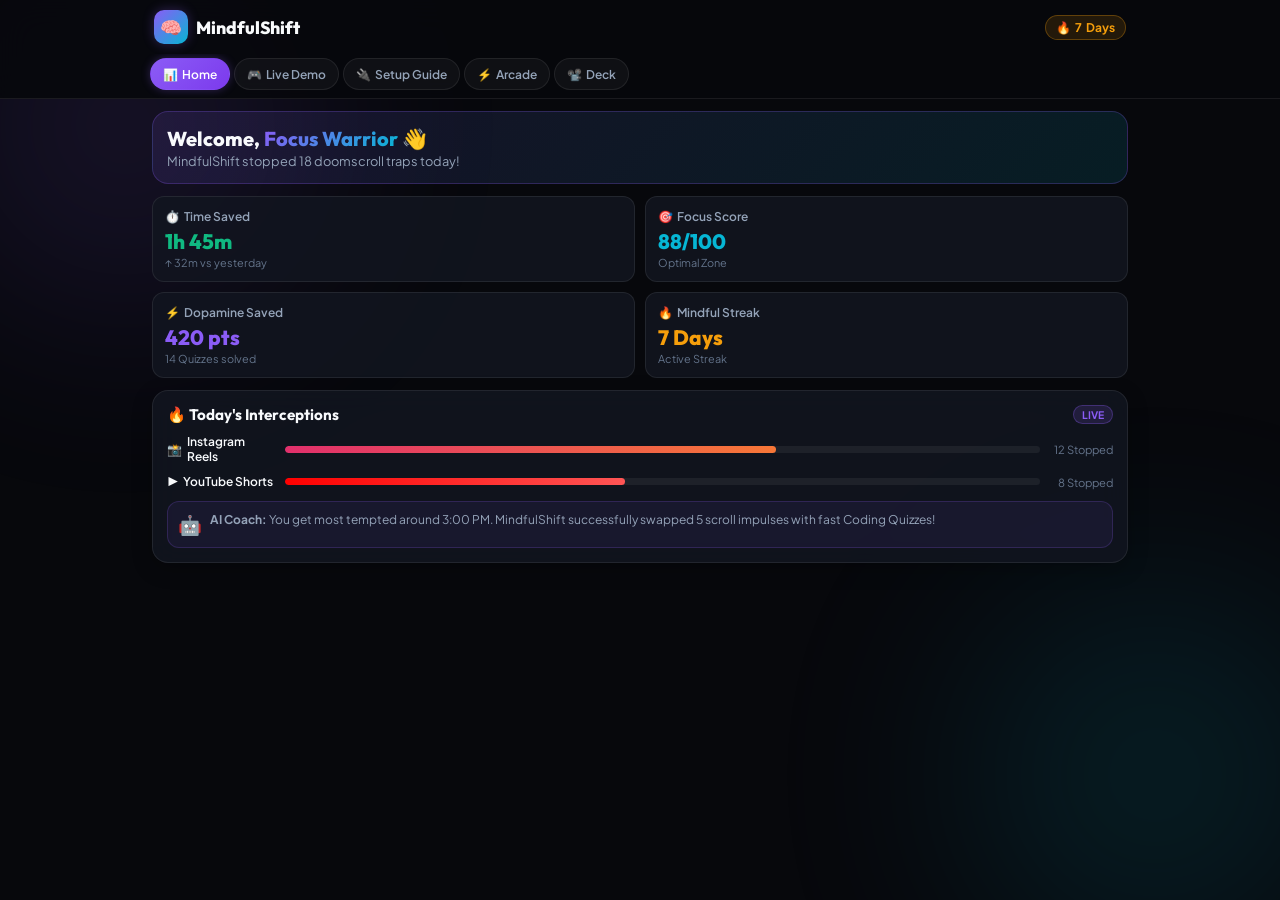
==== commit afe1906a: "Remove canvas graph, redesign clean mobile-first layout with zero unused space and no overlapping te" ====
--- a/index.html
+++ b/index.html
@@ -2,14 +2,14 @@
 <html lang="en">
 <head>
   <meta charset="UTF-8">
-  <meta name="viewport" content="width=device-width, initial-scale=1.0">
-  <title>MindfulShift - AI Intentionality Gate & Focus Hub</title>
+  <meta name="viewport" content="width=device-width, initial-scale=1.0, maximum-scale=1.0, user-scalable=no">
+  <title>MindfulShift - Mobile Focus Engine</title>
   <meta name="description" content="Break Instagram Reels & YouTube Shorts addiction with AI Intent Gates, dopamine swap micro-challenges, and gamified focus tracking.">
   
   <!-- Fonts -->
   <link rel="preconnect" href="https://fonts.googleapis.com">
   <link rel="preconnect" href="https://fonts.gstatic.com" crossorigin>
-  <link href="https://fonts.googleapis.com/css2?family=Outfit:wght@300;400;500;600;700;800&family=Plus+Jakarta+Sans:wght@400;500;600;700&display=swap" rel="stylesheet">
+  <link href="https://fonts.googleapis.com/css2?family=Outfit:wght@400;600;700;800&family=Plus+Jakarta+Sans:wght@400;500;600;700&display=swap" rel="stylesheet">
   
   <!-- Main Styles -->
   <link rel="stylesheet" href="style.css">
@@ -25,290 +25,258 @@
     <div class="header-container">
       <div class="brand">
         <div class="brand-logo">🧠</div>
-        <div class="brand-text">
-          <span class="brand-name">MindfulShift</span>
-          <span class="brand-tag">AI Focus Engine</span>
-        </div>
-      </div>
-
-      <nav class="nav-menu">
-        <button class="nav-btn active" data-tab="dashboard">
-          <span class="nav-icon">📊</span> Dashboard
-        </button>
-        <button class="nav-btn" data-tab="simulator">
-          <span class="nav-icon">🎮</span> Live Interceptor Demo
-        </button>
-        <button class="nav-btn" data-tab="connect">
-          <span class="nav-icon">🔌</span> Simple Setup Guide
-        </button>
-        <button class="nav-btn" data-tab="arcade">
-          <span class="nav-icon">⚡</span> Micro-Arcade
-        </button>
-        <button class="nav-btn" data-tab="presentation">
-          <span class="nav-icon">📽️</span> Pitch Deck
-        </button>
-      </nav>
+        <div class="brand-name">MindfulShift</div>
+      </div>
 
       <div class="header-actions">
-        <div class="streak-badge" title="Daily Mindful Streak">
-          <span class="streak-fire">🔥</span>
-          <span class="streak-count" id="streakCount">7</span> Days
-        </div>
-        <button class="btn-primary" id="btnQuickConnect">Connect Device</button>
+        <div class="streak-badge">
+          <span>🔥</span> <span id="streakCount">7</span> Days
+        </div>
       </div>
     </div>
+
+    <!-- Mobile Scrollable Tab Bar -->
+    <nav class="nav-menu">
+      <button class="nav-btn active" data-tab="dashboard">
+        <span class="nav-icon">📊</span> Home
+      </button>
+      <button class="nav-btn" data-tab="simulator">
+        <span class="nav-icon">🎮</span> Live Demo
+      </button>
+      <button class="nav-btn" data-tab="connect">
+        <span class="nav-icon">🔌</span> Setup Guide
+      </button>
+      <button class="nav-btn" data-tab="arcade">
+        <span class="nav-icon">⚡</span> Arcade
+      </button>
+      <button class="nav-btn" data-tab="presentation">
+        <span class="nav-icon">📽️</span> Deck
+      </button>
+    </nav>
   </header>
 
   <!-- Main View Container -->
   <main class="app-viewport">
 
-    <!-- ==================== TAB 1: DASHBOARD ==================== -->
+    <!-- ==================== TAB 1: HOME / DASHBOARD ==================== -->
     <section class="tab-content active" id="tab-dashboard">
-      <div class="dashboard-hero">
-        <div class="welcome-text">
-          <h1>Welcome back, <span class="gradient-text">Focus Warrior</span> 👋</h1>
-          <p>Your AI Intent Gate has saved you from 18 doomscroll traps today!</p>
-        </div>
-        <div class="hero-stats">
-          <div class="stat-card">
-            <div class="stat-header">
-              <span class="stat-icon">⏱️</span> Time Saved Today
-            </div>
-            <div class="stat-value" id="valTimeSaved">1h 45m</div>
-            <div class="stat-sub text-green">↑ 32m more than yesterday</div>
-          </div>
-
-          <div class="stat-card">
-            <div class="stat-header">
-              <span class="stat-icon">🎯</span> Focus Health Score
-            </div>
-            <div class="stat-value" id="valFocusScore">88 / 100</div>
-            <div class="stat-sub text-cyan">Optimal Intent Zone</div>
-          </div>
-
-          <div class="stat-card">
-            <div class="stat-header">
-              <span class="stat-icon">⚡</span> Dopamine Saved
-            </div>
-            <div class="stat-value" id="valDopamineSaved">420 pts</div>
-            <div class="stat-sub text-purple">14 Micro-challenges completed</div>
-          </div>
-        </div>
-      </div>
-
-      <!-- Charts & Analytics Grid -->
-      <div class="dashboard-grid">
-        <div class="card glass-card chart-card">
-          <div class="card-header">
-            <h3>📈 Focus vs. Doomscroll Time (Last 7 Days)</h3>
-            <div class="card-actions">
-              <span class="badge badge-purple">Real-time Tracker</span>
-            </div>
-          </div>
-          <div class="chart-container">
-            <canvas id="timeSavedChart" width="600" height="240"></canvas>
-          </div>
-        </div>
-
-        <div class="card glass-card heatmap-card">
-          <div class="card-header">
-            <h3>🔥 Interception Breakdown</h3>
-          </div>
-          <div class="breakdown-list">
-            <div class="breakdown-item">
-              <div class="app-info">
-                <span class="app-icon">📸</span>
-                <span class="app-name">Instagram Reels</span>
-              </div>
-              <div class="app-bar-wrap">
-                <div class="app-bar bar-instagram" style="width: 65%;"></div>
-              </div>
-              <span class="app-val">12 Intercepts</span>
-            </div>
-
-            <div class="breakdown-item">
-              <div class="app-info">
-                <span class="app-icon">▶️</span>
-                <span class="app-name">YouTube Shorts</span>
-              </div>
-              <div class="app-bar-wrap">
-                <div class="app-bar bar-youtube" style="width: 45%;"></div>
-              </div>
-              <span class="app-val">8 Intercepts</span>
-            </div>
-          </div>
-
-          <div class="ai-insight-box">
-            <div class="ai-avatar">🤖</div>
-            <div class="ai-msg">
-              <strong>AI Insight:</strong> You get most tempted by Instagram Reels around 3:00 PM. MindfulShift successfully swapped 5 scroll impulses with fast Coding Quizzes!
-            </div>
-          </div>
-        </div>
-      </div>
+      
+      <!-- Compact Mobile Hero Banner -->
+      <div class="mobile-hero-card">
+        <div class="hero-text">
+          <h1>Welcome, <span class="gradient-text">Focus Warrior</span> 👋</h1>
+          <p>MindfulShift stopped 18 doomscroll traps today!</p>
+        </div>
+      </div>
+
+      <!-- 2x2 Metric Cards Grid -->
+      <div class="metrics-grid">
+        <div class="metric-card">
+          <div class="metric-head">
+            <span>⏱️</span> Time Saved
+          </div>
+          <div class="metric-val text-green" id="valTimeSaved">1h 45m</div>
+          <div class="metric-sub">↑ 32m vs yesterday</div>
+        </div>
+
+        <div class="metric-card">
+          <div class="metric-head">
+            <span>🎯</span> Focus Score
+          </div>
+          <div class="metric-val text-cyan" id="valFocusScore">88/100</div>
+          <div class="metric-sub">Optimal Zone</div>
+        </div>
+
+        <div class="metric-card">
+          <div class="metric-head">
+            <span>⚡</span> Dopamine Saved
+          </div>
+          <div class="metric-val text-purple" id="valDopamineSaved">420 pts</div>
+          <div class="metric-sub">14 Quizzes solved</div>
+        </div>
+
+        <div class="metric-card">
+          <div class="metric-head">
+            <span>🔥</span> Mindful Streak
+          </div>
+          <div class="metric-val text-amber">7 Days</div>
+          <div class="metric-sub">Active Streak</div>
+        </div>
+      </div>
+
+      <!-- Interception Breakdown Section (Clean, Non-Overlapping Meters) -->
+      <div class="card glass-card breakdown-card">
+        <div class="card-header">
+          <h3>🔥 Today's Interceptions</h3>
+          <span class="badge badge-purple">Live</span>
+        </div>
+
+        <div class="breakdown-list">
+          <div class="breakdown-item">
+            <div class="app-info">
+              <span>📸</span>
+              <span>Instagram Reels</span>
+            </div>
+            <div class="app-bar-wrap">
+              <div class="app-bar bar-instagram" style="width: 65%;"></div>
+            </div>
+            <span class="app-val">12 Stopped</span>
+          </div>
+
+          <div class="breakdown-item">
+            <div class="app-info">
+              <span>▶️</span>
+              <span>YouTube Shorts</span>
+            </div>
+            <div class="app-bar-wrap">
+              <div class="app-bar bar-youtube" style="width: 45%;"></div>
+            </div>
+            <span class="app-val">8 Stopped</span>
+          </div>
+        </div>
+
+        <!-- AI Coach Insight Banner -->
+        <div class="ai-insight-box">
+          <div class="ai-avatar">🤖</div>
+          <div class="ai-msg">
+            <strong>AI Coach:</strong> You get most tempted around 3:00 PM. MindfulShift successfully swapped 5 scroll impulses with fast Coding Quizzes!
+          </div>
+        </div>
+      </div>
+
     </section>
 
     <!-- ==================== TAB 2: LIVE INTERCEPTOR SIMULATOR ==================== -->
     <section class="tab-content" id="tab-simulator">
       <div class="section-header">
-        <h2>🎮 Live Feed Interceptor Demo</h2>
-        <p>Test how MindfulShift intercepts Instagram Reels & YouTube Shorts in real-time!</p>
-      </div>
-
-      <div class="simulator-layout">
-        <!-- Simulator Controls -->
-        <div class="sim-controls card glass-card">
-          <h3>⚙️ Interceptor Settings</h3>
-
-          <div class="form-group">
-            <label>Select Platform Simulator:</label>
-            <div class="sim-selector">
-              <button class="btn-toggle active" id="btnSimInsta">📸 Instagram Reels</button>
-              <button class="btn-toggle" id="btnSimYT">▶️ YouTube Shorts</button>
-            </div>
-          </div>
-
-          <div class="form-group">
-            <label>Strictness Mode:</label>
-            <select id="simModeSelect" class="custom-select">
-              <option value="balanced">Balanced (Intent Gate + Dopamine Swap)</option>
-              <option value="hardcore">Hardcore Anti-Doomscroll (Grayscale & AI Roast)</option>
-              <option value="zen">Zen Mode (Soft Nudge & Breathing)</option>
-            </select>
-          </div>
-
-          <button class="btn-primary full-width" id="btnTriggerSim">
-            🚀 Simulate Feed Interception
-          </button>
-
-          <div class="sim-info-box">
-            <span>💡 <strong>Tip for Hackathon Judges:</strong> Click "Simulate Feed Interception" to see the live overlay prompt that intercepts video playback.</span>
-          </div>
-        </div>
-
-        <!-- Phone Feed Mockup Viewport -->
-        <div class="phone-mockup">
-          <div class="phone-notch"></div>
-          <div class="phone-screen" id="phoneScreen">
-            <div class="mock-feed-header">
-              <span id="mockFeedTitle">📸 Instagram Reels</span>
-              <span class="mock-live-badge">LIVE FEED</span>
-            </div>
-            
-            <div class="mock-video-player" id="mockVideoPlayer">
-              <div class="mock-video-content">
-                <div class="video-overlay-info">
-                  <span class="channel-tag">@viral_scroller</span>
-                  <p class="video-desc">Endless video scrolling trap... #viral #reels #shorts</p>
+        <h2>🎮 Live Interceptor Demo</h2>
+        <p>Test how MindfulShift intercepts Reel/Short video playback!</p>
+      </div>
+
+      <div class="sim-controls card glass-card">
+        <div class="sim-selector">
+          <button class="btn-toggle active" id="btnSimInsta">📸 Instagram</button>
+          <button class="btn-toggle" id="btnSimYT">▶️ YouTube</button>
+        </div>
+
+        <div class="form-group">
+          <select id="simModeSelect" class="custom-select">
+            <option value="balanced">Balanced Mode (Gate + Dopamine Swap)</option>
+            <option value="hardcore">Hardcore Mode (Grayscale & AI Roast)</option>
+            <option value="zen">Zen Mode (Soft Nudge)</option>
+          </select>
+        </div>
+
+        <button class="btn-primary full-width" id="btnTriggerSim">
+          🚀 Test Interception Overlay
+        </button>
+      </div>
+
+      <!-- Phone Mockup Frame -->
+      <div class="phone-mockup">
+        <div class="phone-notch"></div>
+        <div class="phone-screen" id="phoneScreen">
+          <div class="mock-feed-header">
+            <span id="mockFeedTitle">📸 Instagram Reels</span>
+            <span class="mock-live-badge">LIVE FEED</span>
+          </div>
+          
+          <div class="mock-video-player" id="mockVideoPlayer">
+            <div class="mock-video-content">
+              <div class="video-overlay-info">
+                <span class="channel-tag">@viral_scroller</span>
+                <p class="video-desc">Endless video scrolling trap... #reels #shorts</p>
+              </div>
+            </div>
+
+            <!-- INJECTED MINDFULSHIFT OVERLAY -->
+            <div class="mindful-overlay" id="mindfulOverlay">
+              <div class="overlay-card glass-card">
+                <div class="overlay-badge">🧠 MINDFULSHIFT GATE</div>
+                <h3>Hold on a sec! 🛑</h3>
+                <p>Why are you opening short-form videos right now?</p>
+
+                <div class="intent-options">
+                  <button class="intent-btn" data-intent="learning">
+                    📖 Watching specific tutorial video
+                  </button>
+                  <button class="intent-btn intent-bored" data-intent="bored">
+                    🥱 Just bored (30s Dopamine Swap)
+                  </button>
+                </div>
+
+                <!-- Dynamic Dopamine Swap Box -->
+                <div class="swap-box hidden" id="swapBox">
+                  <div class="swap-title">⚡ 30s Dopamine Swap!</div>
+                  <p class="swap-question" id="swapQuestion">Loading micro-challenge...</p>
+                  <div class="swap-answers" id="swapAnswers"></div>
+                  <button class="btn-secondary hidden" id="btnResumeScroll" style="margin-top: 8px;">Continue to Video (10m Limit)</button>
+                </div>
+
+                <!-- AI Roast Box -->
+                <div class="roast-box hidden" id="roastBox">
+                  <div class="roast-avatar">🤖 AI Roast</div>
+                  <div class="roast-text" id="roastText">"Bro... 15 minutes of scrolling? Go back to coding!"</div>
                 </div>
               </div>
-
-              <!-- INJECTED MINDFULSHIFT MODAL OVERLAY (Initially Hidden or Shown on Trigger) -->
-              <div class="mindful-overlay" id="mindfulOverlay">
-                <div class="overlay-card glass-card">
-                  <div class="overlay-badge">🧠 MINDFULSHIFT INTENT GATE</div>
-                  <h3>Hold on a sec! 🛑</h3>
-                  <p>Why are you opening short-form videos right now?</p>
-
-                  <div class="intent-options">
-                    <button class="intent-btn" data-intent="learning">
-                      📖 Looking for a specific tutorial / info
-                    </button>
-                    <button class="intent-btn intent-bored" data-intent="bored">
-                      🥱 Just bored / Habitual reflex
-                    </button>
-                  </div>
-
-                  <!-- Dynamic Dopamine Swap Box inside Modal -->
-                  <div class="swap-box hidden" id="swapBox">
-                    <div class="swap-title">⚡ 30-Second Dopamine Swap Activated!</div>
-                    <p class="swap-question" id="swapQuestion">Loading micro-challenge...</p>
-                    <div class="swap-answers" id="swapAnswers"></div>
-                    <button class="btn-secondary hidden" id="btnResumeScroll">Continue to Video (10m Limit)</button>
-                  </div>
-
-                  <!-- AI Roast Box -->
-                  <div class="roast-box hidden" id="roastBox">
-                    <div class="roast-avatar">🤖 AI Roast</div>
-                    <div class="roast-text" id="roastText">"Bro... 15 minutes of scrolling? Your code is waiting for you!"</div>
-                  </div>
-                </div>
-              </div>
-
-            </div>
-
-            <div class="mock-feed-actions">
-              <span>❤️ 12.4k</span>
-              <span>💬 840</span>
-              <span>🔄 Share</span>
-            </div>
-          </div>
-        </div>
-      </div>
-    </section>
-
-    <!-- ==================== TAB 3: CONNECT BROWSERS & APPS (SUPER SIMPLE 14-YR-OLD GUIDE) ==================== -->
+            </div>
+
+          </div>
+
+          <div class="mock-feed-actions">
+            <span>❤️ 12.4k</span>
+            <span>💬 840</span>
+            <span>🔄 Share</span>
+          </div>
+        </div>
+      </div>
+    </section>
+
+    <!-- ==================== TAB 3: CONNECT / SETUP GUIDE ==================== -->
     <section class="tab-content" id="tab-connect">
       <div class="section-header">
-        <h2>⚡ Super Simple Setup Guide (For Everyone!)</h2>
-        <p>Set up MindfulShift on your computer or phone in under 60 seconds — no tech skills needed!</p>
-      </div>
-
-      <div class="connect-grid">
-        <!-- Laptop / Computer Card -->
+        <h2>⚡ Super Simple Setup</h2>
+        <p>Set up MindfulShift on your devices in 60 seconds!</p>
+      </div>
+
+      <div class="connect-list">
+        <!-- Desktop Card -->
         <div class="card glass-card connect-card">
-          <div class="card-badge">DESKTOP / LAPTOP</div>
-          <div class="connect-header">
+          <div class="connect-head">
             <span class="connect-icon">💻</span>
-            <h3>Chrome / Edge / Brave</h3>
-          </div>
-          <p>Get MindfulShift on your computer browser in 3 super simple steps:</p>
-
+            <h3>Computers (Chrome/Edge/Brave)</h3>
+          </div>
           <ol class="setup-steps">
-            <li><strong>Download Code</strong>: Go to <a href="https://github.com/maanasbhandari/mindfulshift" target="_blank" style="color: var(--accent-cyan);">our GitHub page</a> ➔ click green <strong>Code</strong> button ➔ click <strong>Download ZIP</strong> (and unzip it!).</li>
-            <li><strong>Open Extensions</strong>: Open Chrome and type <code>chrome://extensions</code> in the top bar. Turn ON <strong>"Developer mode"</strong> in the top-right corner.</li>
-            <li><strong>Click Load Unpacked</strong>: Click the <strong>"Load unpacked"</strong> button and select the <code>extension</code> folder!</li>
+            <li><strong>Download ZIP</strong>: Go to <a href="https://github.com/maanasbhandari/mindfulshift" target="_blank" style="color: var(--accent-cyan);">GitHub</a> ➔ click green <strong>Code</strong> ➔ click <strong>Download ZIP</strong>.</li>
+            <li><strong>Open Extensions</strong>: Go to <code>chrome://extensions</code> ➔ turn ON <strong>Developer mode</strong>.</li>
+            <li><strong>Load Unpacked</strong>: Click <strong>"Load unpacked"</strong> ➔ select the <code>extension</code> folder!</li>
           </ol>
-
-          <div class="card-footer">
-            <span class="status-indicator active"></span> 🎉 BOOM! Now YouTube Shorts & IG Reels are blocked automatically!
-          </div>
-        </div>
-
-        <!-- Android Mobile Card -->
+        </div>
+
+        <!-- Android Card -->
         <div class="card glass-card connect-card">
-          <div class="card-badge badge-cyan">ANDROID PHONE</div>
-          <div class="connect-header">
+          <div class="connect-head">
             <span class="connect-icon">📱</span>
-            <h3>Android Phones & Tablets</h3>
-          </div>
-          <p>Use MindfulShift directly on your phone like a real app:</p>
-
+            <h3>Android Phone App</h3>
+          </div>
           <ol class="setup-steps">
-            <li><strong>Open Page</strong>: Open this exact website in your Chrome browser on your Android phone.</li>
-            <li><strong>Tap 3 Dots</strong>: Tap the <strong>3 dots (⋮)</strong> in the top-right corner of Chrome.</li>
-            <li><strong>Add to Home Screen</strong>: Tap <strong>"Add to Home screen"</strong> (or Install App).</li>
+            <li>Open this website on Android Chrome.</li>
+            <li>Tap the <strong>3 dots (⋮)</strong> menu top-right.</li>
+            <li>Tap <strong>"Add to Home screen"</strong>!</li>
           </ol>
-
-          <button class="btn-secondary full-width" onclick="alert('⚡ Quick Tip: Open Chrome menu (⋮) -> Tap Add to Home Screen to install MindfulShift on your phone!')">📱 Show Android Install Shortcut</button>
-        </div>
-
-        <!-- iOS Mobile Card -->
+        </div>
+
+        <!-- iPhone Card -->
         <div class="card glass-card connect-card">
-          <div class="card-badge badge-purple">IPHONE & IPAD</div>
-          <div class="connect-header">
+          <div class="connect-head">
             <span class="connect-icon">🍎</span>
             <h3>iPhone & iPad</h3>
           </div>
-          <p>Set up MindfulShift on your iPhone in 2 quick taps:</p>
-
           <ol class="setup-steps">
-            <li><strong>Open Safari</strong>: Open this exact website in Safari on your iPhone.</li>
-            <li><strong>Tap Share Button</strong>: Tap the Share button (the square with an up arrow 📤) at the bottom.</li>
-            <li><strong>Add to Home Screen</strong>: Scroll down and tap <strong>"Add to Home Screen"</strong>!</li>
+            <li>Open this website in Safari on iPhone.</li>
+            <li>Tap the <strong>Share button (📤)</strong> at bottom.</li>
+            <li>Scroll down ➔ tap <strong>"Add to Home Screen"</strong>!</li>
           </ol>
-
-          <button class="btn-secondary full-width" onclick="alert('⚡ Quick Tip: Tap Safari Share button (📤) -> Tap Add to Home Screen!')">📤 Show iPhone Install Guide</button>
         </div>
       </div>
     </section>
@@ -316,53 +284,61 @@
     <!-- ==================== TAB 4: MICRO-ARCADE ==================== -->
     <section class="tab-content" id="tab-arcade">
       <div class="section-header">
-        <h2>⚡ Dopamine-Swap Micro-Arcade</h2>
-        <p>Swap mindless scrolling for 30-second healthy brain boosts!</p>
-      </div>
-
-      <div class="arcade-grid">
-        <div class="card glass-card challenge-card" id="cardCodeQuiz">
-          <div class="challenge-icon">💻</div>
-          <h3>Tech & Coding Trivia</h3>
-          <p>Fast 30-second quizzes on JavaScript, Python, and tech knowledge.</p>
-          <button class="btn-primary btn-play-challenge" data-type="code">Play Challenge (+30 pts)</button>
-        </div>
-
-        <div class="card glass-card challenge-card" id="cardBreathing">
-          <div class="challenge-icon">🧘</div>
-          <h3>15s Box Breathing Reset</h3>
-          <p>Guided respiratory exercise to lower anxiety and restore mental clarity.</p>
-          <button class="btn-primary btn-play-challenge" data-type="breath">Start Reset (+20 pts)</button>
-        </div>
-
-        <div class="card glass-card challenge-card" id="cardMath">
-          <div class="challenge-icon">🧩</div>
-          <h3>Speed Math & Logic</h3>
-          <p>Solve 3 quick mental math equations to wake up your analytical brain.</p>
-          <button class="btn-primary btn-play-challenge" data-type="math">Play Math (+25 pts)</button>
+        <h2>⚡ Dopamine Arcade</h2>
+        <p>Swap mindless scrolling for 30s healthy brain boosts!</p>
+      </div>
+
+      <div class="arcade-list">
+        <div class="card glass-card challenge-card">
+          <div class="arcade-card-head">
+            <span class="challenge-icon">💻</span>
+            <div>
+              <h3>Coding Quiz</h3>
+              <p>Fast 30s tech warmup quiz</p>
+            </div>
+          </div>
+          <button class="btn-primary btn-play-challenge full-width" data-type="code">Play (+30 pts)</button>
+        </div>
+
+        <div class="card glass-card challenge-card">
+          <div class="arcade-card-head">
+            <span class="challenge-icon">🧘</span>
+            <div>
+              <h3>Box Breathing</h3>
+              <p>15-second guided reset</p>
+            </div>
+          </div>
+          <button class="btn-primary btn-play-challenge full-width" data-type="breath">Start Reset (+20 pts)</button>
+        </div>
+
+        <div class="card glass-card challenge-card">
+          <div class="arcade-card-head">
+            <span class="challenge-icon">🧩</span>
+            <div>
+              <h3>Speed Math</h3>
+              <p>Solve 3 mental math puzzles</p>
+            </div>
+          </div>
+          <button class="btn-primary btn-play-challenge full-width" data-type="math">Play Math (+25 pts)</button>
         </div>
       </div>
 
       <!-- Challenge Play Modal Container -->
       <div class="card glass-card arcade-play-area hidden" id="arcadePlayArea">
         <div class="play-header">
-          <h3 id="arcadeTitle">Coding Trivia</h3>
-          <button class="btn-close-arcade" id="btnCloseArcade">✕ Close</button>
-        </div>
-        <div class="play-body" id="arcadeBody">
-          <!-- Dynamic Arcade Challenge Content -->
-        </div>
-      </div>
-    </section>
-
-    <!-- ==================== TAB 5: PRESENTATION PITCH DECK ==================== -->
+          <h3 id="arcadeTitle">Coding Quiz</h3>
+          <button class="btn-close-arcade" id="btnCloseArcade">✕</button>
+        </div>
+        <div class="play-body" id="arcadeBody"></div>
+      </div>
+    </section>
+
+    <!-- ==================== TAB 5: PRESENTATION DECK ==================== -->
     <section class="tab-content" id="tab-presentation">
-      <div class="section-header flex-between">
-        <div>
-          <h2>📽️ Hackathon Pitch Deck</h2>
-          <p>Interactive 5-slide pitch presentation deck built for judges.</p>
-        </div>
-        <a href="presentation.html" target="_blank" class="btn-primary">Launch Fullscreen Deck ↗</a>
+      <div class="section-header">
+        <h2>📽️ Pitch Presentation</h2>
+        <p>5-slide pitch presentation deck for hackathon judges.</p>
+        <a href="presentation.html" target="_blank" class="btn-primary" style="margin-top: 10px; display: inline-flex;">Launch Fullscreen Pitch Deck ↗</a>
       </div>
 
       <div class="presentation-frame-wrap card glass-card">
--- a/style.css
+++ b/style.css
@@ -1,15 +1,15 @@
 /* ==========================================================================
-   MINDFULSHIFT DESIGN SYSTEM & STYLESHEET (MOBILE-FRIENDLY OPTIMIZED)
+   MINDFULSHIFT DESIGN SYSTEM - PROFESSIONAL MOBILE-FIRST
    ========================================================================== */
 
 :root {
-  --bg-main: #0B0C10;
-  --bg-card: rgba(22, 27, 38, 0.75);
+  --bg-main: #07080C;
+  --bg-card: rgba(18, 22, 32, 0.85);
   --card-border: rgba(255, 255, 255, 0.08);
   --accent-purple: #8B5CF6;
-  --accent-purple-glow: rgba(139, 92, 246, 0.35);
+  --accent-purple-glow: rgba(139, 92, 246, 0.3);
   --accent-cyan: #06B6D4;
-  --accent-cyan-glow: rgba(6, 182, 212, 0.35);
+  --accent-cyan-glow: rgba(6, 182, 212, 0.3);
   --accent-pink: #EC4899;
   --accent-amber: #F59E0B;
   --accent-green: #10B981;
@@ -18,7 +18,7 @@
   --text-muted: #64748B;
   --font-heading: 'Outfit', sans-serif;
   --font-body: 'Plus Jakarta Sans', sans-serif;
-  --radius-lg: 20px;
+  --radius-lg: 16px;
   --radius-md: 12px;
   --radius-sm: 8px;
 }
@@ -39,27 +39,19 @@
   -webkit-tap-highlight-color: transparent;
 }
 
-/* Background Glowing Orbs */
+/* Background Ambient Glows */
 .bg-glow {
   position: fixed;
-  width: 600px;
-  height: 600px;
+  width: 350px;
+  height: 350px;
   border-radius: 50%;
-  filter: blur(140px);
+  filter: blur(120px);
   pointer-events: none;
   z-index: 0;
   opacity: 0.15;
 }
-.bg-glow-purple {
-  top: -100px;
-  left: -100px;
-  background: var(--accent-purple);
-}
-.bg-glow-cyan {
-  bottom: -100px;
-  right: -100px;
-  background: var(--accent-cyan);
-}
+.bg-glow-purple { top: -50px; left: -50px; background: var(--accent-purple); }
+.bg-glow-cyan { bottom: -50px; right: -50px; background: var(--accent-cyan); }
 
 /* Utility Helpers */
 .hidden { display: none !important; }
@@ -71,137 +63,260 @@
 .text-green { color: var(--accent-green); }
 .text-cyan { color: var(--accent-cyan); }
 .text-purple { color: var(--accent-purple); }
+.text-amber { color: var(--accent-amber); }
 
 .badge {
-  padding: 4px 12px;
-  border-radius: 20px;
-  font-size: 0.75rem;
+  padding: 2px 8px;
+  border-radius: 12px;
+  font-size: 0.65rem;
   font-weight: 700;
   text-transform: uppercase;
-  letter-spacing: 0.5px;
 }
 .badge-purple {
   background: rgba(139, 92, 246, 0.15);
   border: 1px solid rgba(139, 92, 246, 0.3);
   color: var(--accent-purple);
 }
-.badge-cyan {
-  background: rgba(6, 182, 212, 0.15);
-  border: 1px solid rgba(6, 182, 212, 0.3);
-  color: var(--accent-cyan);
-}
-
-/* Header Navigation */
+
+/* Header & Mobile Sticky Nav */
 .app-header {
-  position: relative;
-  z-index: 100;
-  border-bottom: 1px solid var(--card-border);
-  background: rgba(11, 12, 16, 0.85);
-  backdrop-filter: blur(16px);
   position: sticky;
   top: 0;
+  z-index: 100;
+  background: rgba(7, 8, 12, 0.92);
+  backdrop-filter: blur(16px);
+  border-bottom: 1px solid var(--card-border);
 }
 .header-container {
-  max-width: 1300px;
+  max-width: 1000px;
   margin: 0 auto;
-  padding: 14px 20px;
+  padding: 10px 14px;
   display: flex;
   align-items: center;
   justify-content: space-between;
-  gap: 16px;
 }
 .brand {
   display: flex;
   align-items: center;
-  gap: 10px;
-  flex-shrink: 0;
+  gap: 8px;
 }
 .brand-logo {
-  width: 40px;
-  height: 40px;
-  border-radius: 12px;
+  width: 34px;
+  height: 34px;
+  border-radius: 10px;
   background: linear-gradient(135deg, var(--accent-purple), var(--accent-cyan));
   display: flex;
   align-items: center;
   justify-content: center;
-  font-size: 1.3rem;
-  box-shadow: 0 0 20px var(--accent-purple-glow);
-}
-.brand-text {
-  display: flex;
-  flex-direction: column;
+  font-size: 1.1rem;
+  box-shadow: 0 0 12px var(--accent-purple-glow);
 }
 .brand-name {
   font-family: var(--font-heading);
   font-weight: 800;
-  font-size: 1.2rem;
-  line-height: 1.1;
-}
-.brand-tag {
-  font-size: 0.7rem;
-  color: var(--text-muted);
-  font-weight: 600;
-}
-
+  font-size: 1.1rem;
+}
+.streak-badge {
+  display: flex;
+  align-items: center;
+  gap: 4px;
+  background: rgba(245, 158, 11, 0.12);
+  border: 1px solid rgba(245, 158, 11, 0.3);
+  padding: 4px 10px;
+  border-radius: 16px;
+  font-weight: 700;
+  color: var(--accent-amber);
+  font-size: 0.75rem;
+}
+
+/* Scrollable Mobile Nav Menu Bar */
 .nav-menu {
   display: flex;
   align-items: center;
-  gap: 6px;
-  background: rgba(255, 255, 255, 0.03);
-  padding: 5px;
-  border-radius: 14px;
-  border: 1px solid var(--card-border);
+  gap: 4px;
+  padding: 4px 10px 8px 10px;
   overflow-x: auto;
-  scrollbar-width: none; /* Firefox */
-}
-.nav-menu::-webkit-scrollbar { display: none; } /* Chrome/Safari */
+  scrollbar-width: none;
+  max-width: 1000px;
+  margin: 0 auto;
+}
+.nav-menu::-webkit-scrollbar { display: none; }
 
 .nav-btn {
-  background: transparent;
-  border: none;
+  background: rgba(255, 255, 255, 0.04);
+  border: 1px solid var(--card-border);
   color: var(--text-secondary);
-  padding: 8px 14px;
-  border-radius: 10px;
+  padding: 6px 12px;
+  border-radius: 20px;
   font-family: var(--font-body);
-  font-size: 0.85rem;
+  font-size: 0.75rem;
   font-weight: 600;
   cursor: pointer;
-  transition: all 0.2s ease;
-  display: flex;
-  align-items: center;
-  gap: 6px;
+  display: flex;
+  align-items: center;
+  gap: 4px;
   white-space: nowrap;
-  min-height: 40px;
-}
-.nav-btn:hover {
-  color: var(--text-primary);
-  background: rgba(255, 255, 255, 0.05);
+  min-height: 32px;
+  flex-shrink: 0;
 }
 .nav-btn.active {
   background: linear-gradient(135deg, var(--accent-purple), #7C3AED);
   color: #FFFFFF;
-  box-shadow: 0 0 15px var(--accent-purple-glow);
-}
-
-.header-actions {
-  display: flex;
-  align-items: center;
-  gap: 12px;
+  border-color: transparent;
+  box-shadow: 0 0 10px var(--accent-purple-glow);
+}
+
+/* Viewport & Cards */
+.app-viewport {
+  max-width: 1000px;
+  margin: 0 auto;
+  padding: 12px;
+  position: relative;
+  z-index: 10;
+}
+
+.tab-content {
+  display: none;
+  animation: fadeIn 0.2s ease forwards;
+}
+.tab-content.active {
+  display: block;
+}
+@keyframes fadeIn {
+  from { opacity: 0; transform: translateY(4px); }
+  to { opacity: 1; transform: translateY(0); }
+}
+
+.glass-card {
+  background: var(--bg-card);
+  border: 1px solid var(--card-border);
+  border-radius: var(--radius-lg);
+  backdrop-filter: blur(14px);
+  padding: 14px;
+  box-shadow: 0 6px 20px rgba(0, 0, 0, 0.25);
+  margin-bottom: 12px;
+}
+
+/* Mobile Hero Banner */
+.mobile-hero-card {
+  background: linear-gradient(135deg, rgba(139, 92, 246, 0.12), rgba(6, 182, 212, 0.12));
+  border: 1px solid rgba(139, 92, 246, 0.25);
+  border-radius: var(--radius-lg);
+  padding: 14px;
+  margin-bottom: 12px;
+}
+.hero-text h1 {
+  font-family: var(--font-heading);
+  font-size: 1.25rem;
+  font-weight: 800;
+  margin-bottom: 2px;
+}
+.hero-text p {
+  color: var(--text-secondary);
+  font-size: 0.8rem;
+}
+
+/* 2x2 Metric Cards Grid (Mobile Compact) */
+.metrics-grid {
+  display: grid;
+  grid-template-columns: 1fr 1fr;
+  gap: 10px;
+  margin-bottom: 12px;
+}
+.metric-card {
+  background: var(--bg-card);
+  border: 1px solid var(--card-border);
+  border-radius: var(--radius-md);
+  padding: 12px;
+}
+.metric-head {
+  font-size: 0.75rem;
+  color: var(--text-secondary);
+  display: flex;
+  align-items: center;
+  gap: 4px;
+  font-weight: 600;
+}
+.metric-val {
+  font-family: var(--font-heading);
+  font-size: 1.3rem;
+  font-weight: 800;
+  margin: 4px 0 2px 0;
+}
+.metric-sub {
+  font-size: 0.68rem;
+  color: var(--text-muted);
+}
+
+/* Breakdown Meter List */
+.breakdown-card {
+  margin-bottom: 12px;
+}
+.card-header {
+  display: flex;
+  justify-content: space-between;
+  align-items: center;
+  margin-bottom: 10px;
+}
+.card-header h3 {
+  font-family: var(--font-heading);
+  font-size: 0.95rem;
+  font-weight: 700;
+}
+
+.breakdown-list {
+  display: flex;
+  flex-direction: column;
+  gap: 10px;
+  margin-bottom: 12px;
+}
+.breakdown-item {
+  display: flex;
+  align-items: center;
+  gap: 8px;
+}
+.app-info {
+  display: flex;
+  align-items: center;
+  gap: 5px;
+  width: 110px;
+  font-weight: 600;
+  font-size: 0.75rem;
   flex-shrink: 0;
 }
-.streak-badge {
-  display: flex;
-  align-items: center;
-  gap: 6px;
-  background: rgba(245, 158, 11, 0.12);
-  border: 1px solid rgba(245, 158, 11, 0.3);
-  padding: 6px 12px;
-  border-radius: 20px;
-  font-weight: 700;
-  color: var(--accent-amber);
-  font-size: 0.85rem;
-  white-space: nowrap;
-}
+.app-bar-wrap {
+  flex: 1;
+  height: 7px;
+  background: rgba(255, 255, 255, 0.06);
+  border-radius: 4px;
+  overflow: hidden;
+}
+.app-bar {
+  height: 100%;
+  border-radius: 4px;
+}
+.bar-instagram { background: linear-gradient(90deg, #E1306C, #F77737); }
+.bar-youtube { background: linear-gradient(90deg, #FF0000, #FF5555); }
+.app-val {
+  font-size: 0.7rem;
+  color: var(--text-muted);
+  width: 65px;
+  text-align: right;
+  flex-shrink: 0;
+}
+
+/* AI Insight Box */
+.ai-insight-box {
+  background: rgba(139, 92, 246, 0.08);
+  border: 1px solid rgba(139, 92, 246, 0.2);
+  border-radius: var(--radius-md);
+  padding: 10px;
+  display: flex;
+  gap: 8px;
+  align-items: flex-start;
+}
+.ai-avatar { font-size: 1.2rem; }
+.ai-msg { font-size: 0.75rem; color: var(--text-secondary); line-height: 1.35; }
 
 /* Buttons */
 .btn-primary {
@@ -210,248 +325,65 @@
   color: #FFFFFF;
   font-family: var(--font-body);
   font-weight: 700;
-  padding: 10px 18px;
-  border-radius: 10px;
+  padding: 8px 14px;
+  border-radius: 8px;
   cursor: pointer;
-  transition: all 0.2s ease;
-  box-shadow: 0 4px 15px rgba(139, 92, 246, 0.3);
-  min-height: 44px;
+  min-height: 38px;
   display: inline-flex;
   align-items: center;
   justify-content: center;
-}
-.btn-primary:hover {
-  transform: translateY(-2px);
-  box-shadow: 0 6px 20px rgba(139, 92, 246, 0.5);
+  font-size: 0.8rem;
 }
 .btn-secondary {
   background: rgba(255, 255, 255, 0.06);
   border: 1px solid var(--card-border);
   color: var(--text-primary);
-  font-family: var(--font-body);
   font-weight: 600;
-  padding: 10px 18px;
-  border-radius: 10px;
+  padding: 8px 14px;
+  border-radius: 8px;
   cursor: pointer;
-  transition: all 0.2s ease;
-  min-height: 44px;
+  min-height: 38px;
   display: inline-flex;
   align-items: center;
   justify-content: center;
-}
-.btn-secondary:hover {
-  background: rgba(255, 255, 255, 0.12);
-  border-color: rgba(255, 255, 255, 0.2);
+  font-size: 0.8rem;
 }
 .full-width { width: 100%; }
-
-/* Main Content Area */
-.app-viewport {
-  max-width: 1300px;
-  margin: 0 auto;
-  padding: 24px 20px;
-  position: relative;
-  z-index: 10;
-}
-.tab-content {
-  display: none;
-  animation: fadeIn 0.3s ease forwards;
-}
-.tab-content.active {
-  display: block;
-}
-@keyframes fadeIn {
-  from { opacity: 0; transform: translateY(10px); }
-  to { opacity: 1; transform: translateY(0); }
-}
-
-/* Glassmorphism Cards */
-.glass-card {
-  background: var(--bg-card);
-  border: 1px solid var(--card-border);
-  border-radius: var(--radius-lg);
-  backdrop-filter: blur(16px);
-  padding: 24px;
-  box-shadow: 0 10px 30px rgba(0, 0, 0, 0.3);
-}
-
-/* Dashboard Hero Stats */
-.dashboard-hero {
-  margin-bottom: 28px;
-}
-.welcome-text h1 {
-  font-family: var(--font-heading);
-  font-size: clamp(1.6rem, 4vw, 2.2rem);
-  font-weight: 800;
-  margin-bottom: 6px;
-}
-.welcome-text p {
-  color: var(--text-secondary);
-  font-size: clamp(0.9rem, 2.5vw, 1.05rem);
-}
-.hero-stats {
-  display: grid;
-  grid-template-columns: repeat(3, 1fr);
-  gap: 16px;
-  margin-top: 20px;
-}
-.stat-card {
-  background: var(--bg-card);
-  border: 1px solid var(--card-border);
-  border-radius: var(--radius-md);
-  padding: 16px;
-  backdrop-filter: blur(12px);
-}
-.stat-header {
-  font-size: 0.85rem;
-  color: var(--text-secondary);
-  display: flex;
-  align-items: center;
-  gap: 8px;
-  font-weight: 600;
-}
-.stat-value {
-  font-family: var(--font-heading);
-  font-size: clamp(1.6rem, 3.5vw, 2.2rem);
-  font-weight: 800;
-  margin: 8px 0 4px 0;
-}
-.stat-sub {
-  font-size: 0.8rem;
-  font-weight: 600;
-}
-
-/* Dashboard Grid */
-.dashboard-grid {
-  display: grid;
-  grid-template-columns: 1.6fr 1fr;
-  gap: 20px;
-}
-.card-header {
-  display: flex;
-  justify-content: space-between;
-  align-items: center;
-  margin-bottom: 16px;
-}
-.card-header h3 {
-  font-family: var(--font-heading);
-  font-size: clamp(1rem, 3vw, 1.2rem);
-  font-weight: 700;
-}
-
-.chart-container {
-  width: 100%;
-  height: 240px;
-  position: relative;
-}
-
-/* Heatmap & Breakdown */
-.breakdown-list {
-  display: flex;
-  flex-direction: column;
-  gap: 14px;
-  margin-bottom: 20px;
-}
-.breakdown-item {
-  display: flex;
-  align-items: center;
-  gap: 10px;
-}
-.app-info {
-  display: flex;
-  align-items: center;
-  gap: 6px;
-  width: 130px;
-  font-weight: 600;
-  font-size: 0.85rem;
-  flex-shrink: 0;
-}
-.app-bar-wrap {
-  flex: 1;
-  height: 10px;
-  background: rgba(255, 255, 255, 0.06);
-  border-radius: 5px;
-  overflow: hidden;
-}
-.app-bar {
-  height: 100%;
-  border-radius: 5px;
-}
-.bar-instagram { background: linear-gradient(90deg, #E1306C, #F77737); }
-.bar-youtube { background: linear-gradient(90deg, #FF0000, #FF5555); }
-.app-val {
-  font-size: 0.8rem;
-  color: var(--text-muted);
-  width: 75px;
-  text-align: right;
-  flex-shrink: 0;
-}
-
-.ai-insight-box {
-  background: rgba(139, 92, 246, 0.08);
-  border: 1px solid rgba(139, 92, 246, 0.2);
-  border-radius: var(--radius-md);
-  padding: 14px;
-  display: flex;
-  gap: 10px;
-  align-items: flex-start;
-}
-.ai-avatar { font-size: 1.4rem; }
-.ai-msg { font-size: 0.85rem; color: var(--text-secondary); line-height: 1.4; }
 
 /* Simulator Section */
 .section-header {
-  margin-bottom: 20px;
+  margin-bottom: 10px;
 }
 .section-header h2 {
   font-family: var(--font-heading);
-  font-size: clamp(1.4rem, 4vw, 1.8rem);
+  font-size: 1.15rem;
   font-weight: 800;
 }
 .section-header p {
   color: var(--text-secondary);
-  font-size: clamp(0.85rem, 2.5vw, 0.95rem);
-}
-
-.simulator-layout {
-  display: grid;
-  grid-template-columns: 1fr 380px;
-  gap: 24px;
-  align-items: flex-start;
+  font-size: 0.75rem;
 }
 
 .sim-controls {
   display: flex;
   flex-direction: column;
-  gap: 16px;
-}
-.form-group {
-  display: flex;
-  flex-direction: column;
+  gap: 8px;
+}
+.sim-selector {
+  display: flex;
   gap: 6px;
-}
-.form-group label {
-  font-size: 0.85rem;
-  font-weight: 600;
-  color: var(--text-secondary);
-}
-
-.sim-selector {
-  display: flex;
-  gap: 8px;
 }
 .btn-toggle {
   flex: 1;
   background: rgba(255, 255, 255, 0.04);
   border: 1px solid var(--card-border);
   color: var(--text-secondary);
-  padding: 10px;
+  padding: 6px;
   border-radius: var(--radius-sm);
   font-weight: 600;
-  font-size: 0.85rem;
+  font-size: 0.75rem;
   cursor: pointer;
-  transition: all 0.2s ease;
-  min-height: 44px;
+  min-height: 36px;
 }
 .btn-toggle.active {
   background: rgba(6, 182, 212, 0.15);
@@ -463,49 +395,38 @@
   background: rgba(255, 255, 255, 0.05);
   border: 1px solid var(--card-border);
   color: var(--text-primary);
-  padding: 12px;
+  padding: 8px;
   border-radius: var(--radius-sm);
-  font-family: var(--font-body);
-  font-size: 0.85rem;
+  font-size: 0.75rem;
+  width: 100%;
   outline: none;
-  min-height: 44px;
-}
-.custom-select option {
-  background: var(--bg-main);
-}
-
-.sim-info-box {
-  background: rgba(255, 255, 255, 0.03);
-  border: 1px dashed var(--card-border);
-  border-radius: var(--radius-sm);
-  padding: 12px;
-  font-size: 0.8rem;
-  color: var(--text-muted);
-}
+  min-height: 36px;
+}
+.custom-select option { background: var(--bg-main); }
 
 /* Phone Mockup Frame */
 .phone-mockup {
   width: 100%;
-  max-width: 360px;
-  height: 580px;
+  max-width: 300px;
+  height: 460px;
   background: #000000;
-  border: 8px solid #1E293B;
-  border-radius: 36px;
-  margin: 0 auto;
+  border: 5px solid #1E293B;
+  border-radius: 24px;
+  margin: 12px auto 0 auto;
   position: relative;
   overflow: hidden;
-  box-shadow: 0 25px 50px -12px rgba(0, 0, 0, 0.7);
+  box-shadow: 0 15px 30px rgba(0, 0, 0, 0.5);
 }
 .phone-notch {
-  width: 110px;
-  height: 18px;
+  width: 80px;
+  height: 14px;
   background: #1E293B;
   position: absolute;
   top: 0;
   left: 50%;
   transform: translateX(-50%);
-  border-bottom-left-radius: 10px;
-  border-bottom-right-radius: 10px;
+  border-bottom-left-radius: 6px;
+  border-bottom-right-radius: 6px;
   z-index: 50;
 }
 .phone-screen {
@@ -516,19 +437,19 @@
   position: relative;
 }
 .mock-feed-header {
-  padding: 26px 14px 8px 14px;
+  padding: 18px 10px 4px 10px;
   background: rgba(0,0,0,0.6);
   display: flex;
   justify-content: space-between;
-  font-size: 0.8rem;
+  font-size: 0.7rem;
   font-weight: 700;
 }
 .mock-live-badge {
   background: #EF4444;
   color: #fff;
-  padding: 2px 6px;
-  border-radius: 4px;
-  font-size: 0.65rem;
+  padding: 1px 4px;
+  border-radius: 3px;
+  font-size: 0.55rem;
 }
 
 .mock-video-player {
@@ -537,319 +458,88 @@
   position: relative;
   display: flex;
   align-items: flex-end;
-  padding: 14px;
-  transition: filter 0.5s ease;
-}
-.mock-video-player.grayscale-active {
-  filter: grayscale(100%);
-}
-.video-overlay-info {
-  color: #fff;
-  z-index: 5;
-}
-.channel-tag {
-  font-weight: 700;
-  font-size: 0.85rem;
-  color: var(--accent-cyan);
-}
-.video-desc {
-  font-size: 0.75rem;
-  margin-top: 4px;
-  opacity: 0.9;
-}
+  padding: 10px;
+}
+.mock-video-player.grayscale-active { filter: grayscale(100%); }
+
+.video-overlay-info { color: #fff; z-index: 5; }
+.channel-tag { font-weight: 700; font-size: 0.75rem; color: var(--accent-cyan); }
+.video-desc { font-size: 0.65rem; opacity: 0.9; margin-top: 2px; }
 
 /* Injected MindfulShift Overlay */
 .mindful-overlay {
   position: absolute;
-  top: 0;
-  left: 0;
-  width: 100%;
-  height: 100%;
+  top: 0; left: 0; width: 100%; height: 100%;
   background: rgba(0, 0, 0, 0.85);
-  backdrop-filter: blur(12px);
+  backdrop-filter: blur(10px);
   z-index: 40;
   display: flex;
   align-items: center;
   justify-content: center;
-  padding: 14px;
+  padding: 10px;
   text-align: center;
 }
 .overlay-card {
   width: 100%;
-  padding: 16px;
+  padding: 12px;
   background: rgba(22, 27, 38, 0.95);
   border: 1px solid rgba(139, 92, 246, 0.4);
-  border-radius: 18px;
-  box-shadow: 0 0 30px var(--accent-purple-glow);
-}
-.overlay-badge {
-  font-size: 0.65rem;
-  font-weight: 800;
-  color: var(--accent-purple);
-  margin-bottom: 6px;
-}
-.overlay-card h3 {
-  font-family: var(--font-heading);
-  font-size: 1.1rem;
-  margin-bottom: 4px;
-}
-.overlay-card p {
-  font-size: 0.8rem;
-  color: var(--text-secondary);
-  margin-bottom: 12px;
-}
-
-.intent-options {
-  display: flex;
-  flex-direction: column;
-  gap: 8px;
-}
+  border-radius: 14px;
+}
+.overlay-badge { font-size: 0.55rem; font-weight: 800; color: var(--accent-purple); margin-bottom: 2px; }
+.overlay-card h3 { font-family: var(--font-heading); font-size: 0.9rem; margin-bottom: 2px; }
+.overlay-card p { font-size: 0.7rem; color: var(--text-secondary); margin-bottom: 8px; }
+
+.intent-options { display: flex; flex-direction: column; gap: 4px; }
 .intent-btn {
   background: rgba(255, 255, 255, 0.05);
   border: 1px solid var(--card-border);
   color: var(--text-primary);
-  padding: 10px;
-  border-radius: 10px;
-  font-size: 0.8rem;
+  padding: 6px;
+  border-radius: 6px;
+  font-size: 0.7rem;
   font-weight: 600;
   cursor: pointer;
-  transition: all 0.2s ease;
   text-align: left;
-  min-height: 44px;
-}
-.intent-btn:hover {
-  background: rgba(139, 92, 246, 0.2);
-  border-color: var(--accent-purple);
-}
-
-.swap-box {
-  margin-top: 12px;
-  padding-top: 12px;
-  border-top: 1px solid var(--card-border);
-  text-align: left;
-}
-.swap-title {
-  font-size: 0.8rem;
-  font-weight: 700;
-  color: var(--accent-amber);
-  margin-bottom: 6px;
-}
-.swap-question {
-  font-size: 0.85rem;
-  font-weight: 600;
-  margin-bottom: 8px;
-}
-.swap-answers {
-  display: flex;
-  flex-direction: column;
-  gap: 6px;
-}
+  min-height: 34px;
+}
+
+.swap-box { margin-top: 8px; padding-top: 8px; border-top: 1px solid var(--card-border); text-align: left; }
+.swap-title { font-size: 0.7rem; font-weight: 700; color: var(--accent-amber); margin-bottom: 2px; }
+.swap-question { font-size: 0.75rem; font-weight: 600; margin-bottom: 4px; }
+.swap-answers { display: flex; flex-direction: column; gap: 3px; }
 .answer-btn {
   background: rgba(255, 255, 255, 0.05);
   border: 1px solid var(--card-border);
   color: var(--text-primary);
-  padding: 8px 10px;
-  border-radius: 8px;
-  font-size: 0.75rem;
+  padding: 5px 6px;
+  border-radius: 5px;
+  font-size: 0.65rem;
   cursor: pointer;
   text-align: left;
-  min-height: 40px;
-}
-.answer-btn:hover {
-  background: rgba(6, 182, 212, 0.2);
-  border-color: var(--accent-cyan);
-}
-
-/* Connect Grid */
-.connect-grid {
-  display: grid;
-  grid-template-columns: repeat(3, 1fr);
-  gap: 20px;
-}
-.connect-card {
-  display: flex;
-  flex-direction: column;
-  justify-content: space-between;
-  position: relative;
-}
-.card-badge {
-  position: absolute;
-  top: 16px;
-  right: 16px;
-  font-size: 0.65rem;
-  font-weight: 800;
-  padding: 3px 8px;
-  border-radius: 10px;
-  background: rgba(139, 92, 246, 0.15);
-  color: var(--accent-purple);
-}
-.connect-header {
-  display: flex;
-  align-items: center;
-  gap: 10px;
-  margin-bottom: 10px;
-}
-.connect-icon { font-size: 1.6rem; }
-.connect-header h3 {
-  font-family: var(--font-heading);
-  font-size: 1.05rem;
-}
-.connect-card p {
-  font-size: 0.85rem;
-  color: var(--text-secondary);
-  margin-bottom: 14px;
-}
-
-.setup-steps {
-  margin-left: 18px;
-  margin-bottom: 20px;
-  color: var(--text-secondary);
-  font-size: 0.8rem;
-  line-height: 1.5;
-}
-.setup-steps li {
-  margin-bottom: 6px;
-}
-.setup-steps code {
-  background: rgba(0, 0, 0, 0.4);
-  color: var(--accent-cyan);
-  padding: 2px 5px;
-  border-radius: 4px;
-  font-family: monospace;
-}
-
-.card-footer {
-  font-size: 0.75rem;
-  color: var(--text-muted);
-  display: flex;
-  align-items: center;
-  gap: 6px;
-}
-.status-indicator {
-  width: 8px;
-  height: 8px;
-  border-radius: 50%;
-  background: var(--text-muted);
-}
-.status-indicator.active {
-  background: var(--accent-green);
-  box-shadow: 0 0 10px var(--accent-green);
-}
-
-/* Arcade Section */
-.arcade-grid {
-  display: grid;
-  grid-template-columns: repeat(3, 1fr);
-  gap: 20px;
-  margin-bottom: 20px;
-}
-.challenge-card {
-  text-align: center;
-  display: flex;
-  flex-direction: column;
-  align-items: center;
-  gap: 10px;
-}
-.challenge-icon {
-  font-size: 2.2rem;
-}
-.challenge-card h3 {
-  font-family: var(--font-heading);
-  font-size: 1.15rem;
-}
-.challenge-card p {
-  font-size: 0.85rem;
-  color: var(--text-secondary);
-  margin-bottom: 10px;
-}
-
-.arcade-play-area {
-  margin-top: 20px;
-  border: 1px solid var(--accent-purple);
-  box-shadow: 0 0 30px var(--accent-purple-glow);
-}
-.play-header {
-  display: flex;
-  justify-content: space-between;
-  align-items: center;
-  margin-bottom: 16px;
-}
-.btn-close-arcade {
-  background: transparent;
-  border: none;
-  color: var(--text-muted);
-  cursor: pointer;
-  font-size: 1rem;
-  padding: 8px;
-}
-
-/* Pitch Deck Tab Frame */
-.presentation-frame-wrap {
-  padding: 0;
-  overflow: hidden;
-  height: 550px;
-}
-.pitch-iframe {
-  width: 100%;
-  height: 100%;
-  border: none;
-}
-.flex-between {
-  display: flex;
-  justify-content: space-between;
-  align-items: center;
-}
-
-/* ==========================================================================
-   MOBILE & TABLET RESPONSIVE MEDIA QUERIES
-   ========================================================================== */
-
-@media (max-width: 900px) {
-  .hero-stats {
-    grid-template-columns: 1fr;
-  }
-  .dashboard-grid {
-    grid-template-columns: 1fr;
-  }
-  .simulator-layout {
-    grid-template-columns: 1fr;
-  }
-  .connect-grid {
-    grid-template-columns: 1fr;
-  }
-  .arcade-grid {
-    grid-template-columns: 1fr;
-  }
-}
-
-@media (max-width: 600px) {
-  .header-container {
-    flex-wrap: wrap;
-    padding: 10px 14px;
-  }
-  .brand-tag { display: none; }
-  
-  .nav-menu {
-    width: 100%;
-    order: 3;
-    margin-top: 6px;
-  }
-  
-  .app-viewport {
-    padding: 16px 12px;
-  }
-  
-  .glass-card {
-    padding: 16px;
-  }
-  
-  .flex-between {
-    flex-direction: column;
-    align-items: flex-start;
-    gap: 12px;
-  }
-  
-  .presentation-frame-wrap {
-    height: 450px;
-  }
-}
+}
+
+/* Connect List */
+.connect-list { display: flex; flex-direction: column; gap: 10px; }
+.connect-card { padding: 12px; }
+.connect-head { display: flex; align-items: center; gap: 6px; margin-bottom: 6px; }
+.connect-icon { font-size: 1.2rem; }
+.connect-head h3 { font-family: var(--font-heading); font-size: 0.9rem; }
+.setup-steps { margin-left: 14px; color: var(--text-secondary); font-size: 0.75rem; line-height: 1.35; }
+.setup-steps li { margin-bottom: 4px; }
+.setup-steps code { background: rgba(0, 0, 0, 0.4); color: var(--accent-cyan); padding: 1px 3px; border-radius: 3px; font-family: monospace; }
+
+/* Arcade List */
+.arcade-list { display: flex; flex-direction: column; gap: 10px; }
+.arcade-card-head { display: flex; align-items: center; gap: 10px; margin-bottom: 8px; }
+.challenge-icon { font-size: 1.5rem; }
+.arcade-card-head h3 { font-family: var(--font-heading); font-size: 0.9rem; }
+.arcade-card-head p { font-size: 0.7rem; color: var(--text-secondary); }
+
+.arcade-play-area { margin-top: 10px; border: 1px solid var(--accent-purple); }
+.play-header { display: flex; justify-content: space-between; align-items: center; margin-bottom: 8px; }
+.btn-close-arcade { background: transparent; border: none; color: var(--text-muted); cursor: pointer; font-size: 0.85rem; }
+
+/* Presentation Frame */
+.presentation-frame-wrap { padding: 0; overflow: hidden; height: 380px; }
+.pitch-iframe { width: 100%; height: 100%; border: none; }
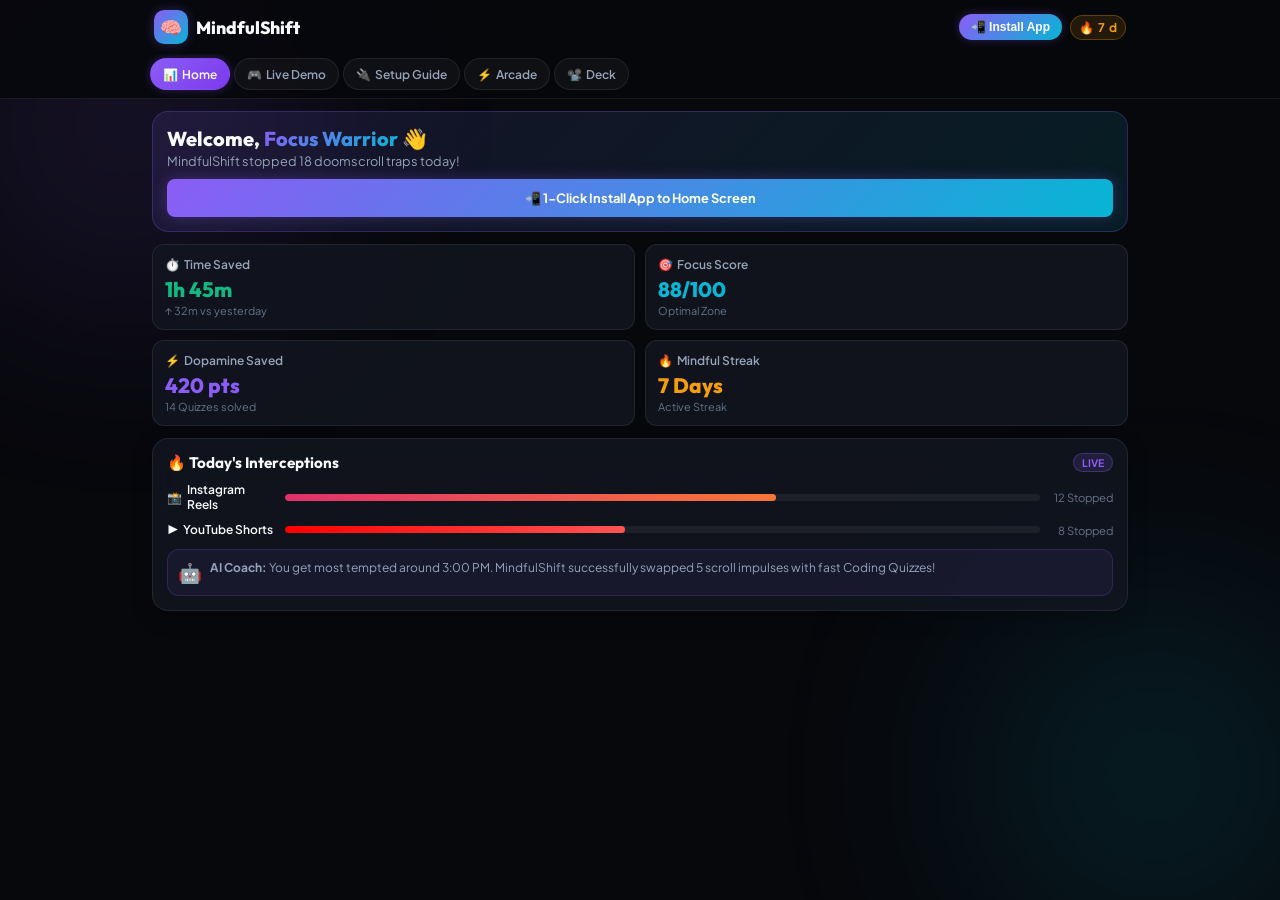
==== commit f085f674: "Add 1-Click PWA Auto-Install Engine with native browser prompt and ServiceWorker support" ====
--- a/index.html
+++ b/index.html
@@ -6,6 +6,13 @@
   <title>MindfulShift - Mobile Focus Engine</title>
   <meta name="description" content="Break Instagram Reels & YouTube Shorts addiction with AI Intent Gates, dopamine swap micro-challenges, and gamified focus tracking.">
   
+  <!-- PWA Manifest & Theme -->
+  <link rel="manifest" href="manifest.webmanifest">
+  <meta name="theme-color" content="#8B5CF6">
+  <meta name="apple-mobile-web-app-capable" content="yes">
+  <meta name="apple-mobile-web-app-status-bar-style" content="black-translucent">
+  <meta name="apple-mobile-web-app-title" content="MindfulShift">
+
   <!-- Fonts -->
   <link rel="preconnect" href="https://fonts.googleapis.com">
   <link rel="preconnect" href="https://fonts.gstatic.com" crossorigin>
@@ -29,8 +36,12 @@
       </div>
 
       <div class="header-actions">
+        <!-- 1-Click Auto Install Button -->
+        <button class="btn-install-header" id="btnHeaderInstall">
+          📲 Install App
+        </button>
         <div class="streak-badge">
-          <span>🔥</span> <span id="streakCount">7</span> Days
+          <span>🔥</span> <span id="streakCount">7</span>d
         </div>
       </div>
     </div>
@@ -66,6 +77,11 @@
         <div class="hero-text">
           <h1>Welcome, <span class="gradient-text">Focus Warrior</span> 👋</h1>
           <p>MindfulShift stopped 18 doomscroll traps today!</p>
+          
+          <!-- Big 1-Click Install Button -->
+          <button class="btn-primary full-width btn-hero-install" id="btnHeroInstall" style="margin-top: 10px;">
+            📲 1-Click Install App to Home Screen
+          </button>
         </div>
       </div>
 
@@ -104,7 +120,7 @@
         </div>
       </div>
 
-      <!-- Interception Breakdown Section (Clean, Non-Overlapping Meters) -->
+      <!-- Interception Breakdown Section -->
       <div class="card glass-card breakdown-card">
         <div class="card-header">
           <h3>🔥 Today's Interceptions</h3>
@@ -236,46 +252,32 @@
     <section class="tab-content" id="tab-connect">
       <div class="section-header">
         <h2>⚡ Super Simple Setup</h2>
-        <p>Set up MindfulShift on your devices in 60 seconds!</p>
+        <p>Click the button below to add MindfulShift directly to your phone!</p>
+      </div>
+
+      <!-- Main Auto Install Card -->
+      <div class="card glass-card connect-card" style="border-color: var(--accent-purple); box-shadow: 0 0 20px var(--accent-purple-glow);">
+        <div class="connect-head">
+          <span class="connect-icon">📲</span>
+          <h3>1-Click Auto Install</h3>
+        </div>
+        <p>Tap this button to immediately pop up the "Add to Home Screen" prompt on your phone!</p>
+        <button class="btn-primary full-width" id="btnTabInstall" style="margin-top: 8px;">
+          📲 Add MindfulShift to Home Screen Now
+        </button>
       </div>
 
       <div class="connect-list">
-        <!-- Desktop Card -->
+        <!-- Desktop Laptop Card -->
         <div class="card glass-card connect-card">
           <div class="connect-head">
             <span class="connect-icon">💻</span>
-            <h3>Computers (Chrome/Edge/Brave)</h3>
+            <h3>Laptops & Computers (Chrome / Edge)</h3>
           </div>
           <ol class="setup-steps">
-            <li><strong>Download ZIP</strong>: Go to <a href="https://github.com/maanasbhandari/mindfulshift" target="_blank" style="color: var(--accent-cyan);">GitHub</a> ➔ click green <strong>Code</strong> ➔ click <strong>Download ZIP</strong>.</li>
-            <li><strong>Open Extensions</strong>: Go to <code>chrome://extensions</code> ➔ turn ON <strong>Developer mode</strong>.</li>
-            <li><strong>Load Unpacked</strong>: Click <strong>"Load unpacked"</strong> ➔ select the <code>extension</code> folder!</li>
-          </ol>
-        </div>
-
-        <!-- Android Card -->
-        <div class="card glass-card connect-card">
-          <div class="connect-head">
-            <span class="connect-icon">📱</span>
-            <h3>Android Phone App</h3>
-          </div>
-          <ol class="setup-steps">
-            <li>Open this website on Android Chrome.</li>
-            <li>Tap the <strong>3 dots (⋮)</strong> menu top-right.</li>
-            <li>Tap <strong>"Add to Home screen"</strong>!</li>
-          </ol>
-        </div>
-
-        <!-- iPhone Card -->
-        <div class="card glass-card connect-card">
-          <div class="connect-head">
-            <span class="connect-icon">🍎</span>
-            <h3>iPhone & iPad</h3>
-          </div>
-          <ol class="setup-steps">
-            <li>Open this website in Safari on iPhone.</li>
-            <li>Tap the <strong>Share button (📤)</strong> at bottom.</li>
-            <li>Scroll down ➔ tap <strong>"Add to Home Screen"</strong>!</li>
+            <li>Go to <a href="https://github.com/maanasbhandari/mindfulshift" target="_blank" style="color: var(--accent-cyan);">GitHub</a> ➔ green <strong>Code</strong> button ➔ <strong>Download ZIP</strong> (unzip it!).</li>
+            <li>Open Chrome ➔ type <code>chrome://extensions</code> ➔ turn ON <strong>Developer mode</strong>.</li>
+            <li>Click <strong>"Load unpacked"</strong> ➔ select the <code>extension</code> folder!</li>
           </ol>
         </div>
       </div>
@@ -348,6 +350,19 @@
 
   </main>
 
+  <!-- iOS / Safari Fallback Helper Modal -->
+  <div class="mindful-overlay hidden" id="iosInstallModal">
+    <div class="overlay-card glass-card" style="max-width: 320px;">
+      <div class="overlay-badge">🍎 IPHONE / SAFARI GUIDE</div>
+      <h3>Add to Home Screen 📱</h3>
+      <p style="text-align: left; margin-top: 10px; line-height: 1.5;">
+        1. Tap the <strong>Share Button 📤</strong> at the bottom of Safari.<br>
+        2. Scroll down and tap <strong>"Add to Home Screen" ➕</strong>.
+      </p>
+      <button class="btn-primary full-width" id="btnCloseIosModal" style="margin-top: 14px;">Got It!</button>
+    </div>
+  </div>
+
   <!-- Scripts -->
   <script src="src/app.js"></script>
   <script src="src/simulator.js"></script>
--- a/style.css
+++ b/style.css
@@ -116,17 +116,38 @@
   font-weight: 800;
   font-size: 1.1rem;
 }
+.header-actions {
+  display: flex;
+  align-items: center;
+  gap: 8px;
+  flex-shrink: 0;
+}
 .streak-badge {
   display: flex;
   align-items: center;
   gap: 4px;
   background: rgba(245, 158, 11, 0.12);
   border: 1px solid rgba(245, 158, 11, 0.3);
-  padding: 4px 10px;
+  padding: 4px 8px;
   border-radius: 16px;
   font-weight: 700;
   color: var(--accent-amber);
   font-size: 0.75rem;
+}
+
+.btn-install-header {
+  background: linear-gradient(135deg, var(--accent-purple), var(--accent-cyan));
+  border: none;
+  color: #fff;
+  font-weight: 700;
+  font-size: 0.75rem;
+  padding: 6px 12px;
+  border-radius: 20px;
+  cursor: pointer;
+  box-shadow: 0 0 10px var(--accent-purple-glow);
+  display: flex;
+  align-items: center;
+  gap: 4px;
 }
 
 /* Scrollable Mobile Nav Menu Bar */
@@ -214,6 +235,11 @@
 .hero-text p {
   color: var(--text-secondary);
   font-size: 0.8rem;
+}
+
+.btn-hero-install {
+  box-shadow: 0 0 15px var(--accent-purple-glow);
+  font-size: 0.85rem;
 }
 
 /* 2x2 Metric Cards Grid (Mobile Compact) */
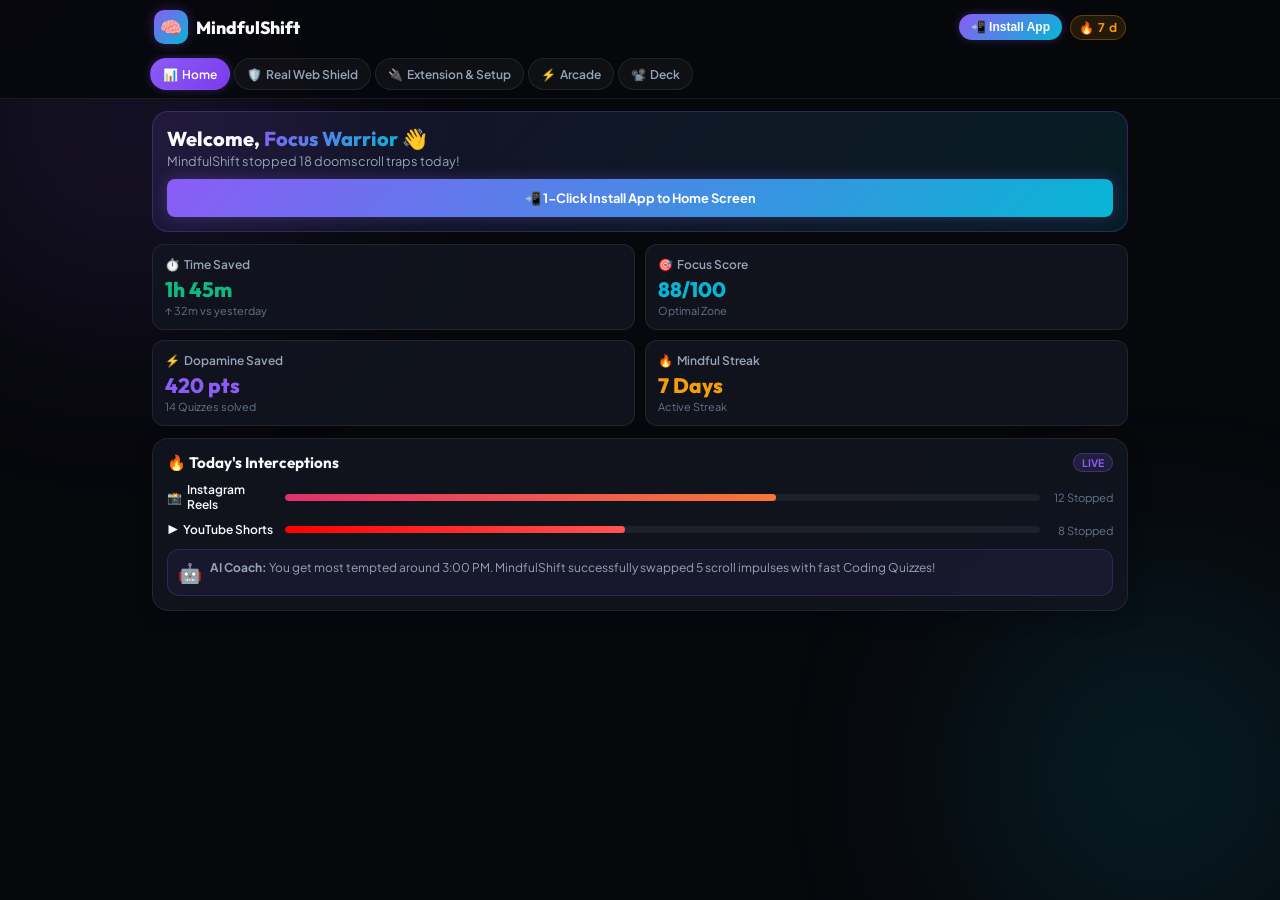
==== commit 0ced8d7f: "Add Real Web Shield Launcher and Chrome Extension ZIP download" ====
--- a/index.html
+++ b/index.html
@@ -52,10 +52,10 @@
         <span class="nav-icon">📊</span> Home
       </button>
       <button class="nav-btn" data-tab="simulator">
-        <span class="nav-icon">🎮</span> Live Demo
+        <span class="nav-icon">🛡️</span> Real Web Shield
       </button>
       <button class="nav-btn" data-tab="connect">
-        <span class="nav-icon">🔌</span> Setup Guide
+        <span class="nav-icon">🔌</span> Extension & Setup
       </button>
       <button class="nav-btn" data-tab="arcade">
         <span class="nav-icon">⚡</span> Arcade
@@ -162,124 +162,87 @@
 
     </section>
 
-    <!-- ==================== TAB 2: LIVE INTERCEPTOR SIMULATOR ==================== -->
+    <!-- ==================== TAB 2: REAL WEB SHIELD LAUNCHER ==================== -->
     <section class="tab-content" id="tab-simulator">
       <div class="section-header">
-        <h2>🎮 Live Interceptor Demo</h2>
-        <p>Test how MindfulShift intercepts Reel/Short video playback!</p>
+        <h2>🛡️ Real Web Shield Launcher</h2>
+        <p>Launch YouTube or Instagram with live Intent Gate protection!</p>
       </div>
 
       <div class="sim-controls card glass-card">
+        <p style="font-size: 0.8rem; color: var(--text-secondary); margin-bottom: 8px;">
+          Select a site to open with MindfulShift Intent Shield active:
+        </p>
+
         <div class="sim-selector">
-          <button class="btn-toggle active" id="btnSimInsta">📸 Instagram</button>
-          <button class="btn-toggle" id="btnSimYT">▶️ YouTube</button>
-        </div>
-
-        <div class="form-group">
-          <select id="simModeSelect" class="custom-select">
-            <option value="balanced">Balanced Mode (Gate + Dopamine Swap)</option>
-            <option value="hardcore">Hardcore Mode (Grayscale & AI Roast)</option>
-            <option value="zen">Zen Mode (Soft Nudge)</option>
-          </select>
-        </div>
-
-        <button class="btn-primary full-width" id="btnTriggerSim">
-          🚀 Test Interception Overlay
-        </button>
-      </div>
-
-      <!-- Phone Mockup Frame -->
-      <div class="phone-mockup">
-        <div class="phone-notch"></div>
-        <div class="phone-screen" id="phoneScreen">
+          <button class="btn-primary full-width" id="btnLaunchYT" style="background: linear-gradient(135deg, #FF0000, #CC0000);">▶️ Open Protected YouTube</button>
+          <button class="btn-primary full-width" id="btnLaunchIG" style="background: linear-gradient(135deg, #E1306C, #C13584);">📸 Open Protected Instagram</button>
+        </div>
+      </div>
+
+      <!-- Real Web Shield Active Viewport -->
+      <div class="phone-mockup" style="max-width: 100%; height: 500px;">
+        <div class="phone-screen" id="shieldScreen">
           <div class="mock-feed-header">
-            <span id="mockFeedTitle">📸 Instagram Reels</span>
-            <span class="mock-live-badge">LIVE FEED</span>
-          </div>
-          
-          <div class="mock-video-player" id="mockVideoPlayer">
-            <div class="mock-video-content">
-              <div class="video-overlay-info">
-                <span class="channel-tag">@viral_scroller</span>
-                <p class="video-desc">Endless video scrolling trap... #reels #shorts</p>
+            <span id="shieldHeaderTitle">🛡️ MindfulShift Web Shield Active</span>
+            <span class="mock-live-badge">PROTECTED</span>
+          </div>
+
+          <iframe id="shieldIframe" src="about:blank" style="width: 100%; height: 100%; border: none; background: #000;"></iframe>
+
+          <!-- INJECTED MINDFULSHIFT OVERLAY -->
+          <div class="mindful-overlay" id="mindfulOverlay">
+            <div class="overlay-card glass-card">
+              <div class="overlay-badge">🧠 MINDFULSHIFT GATE</div>
+              <h3>Hold on a sec! 🛑</h3>
+              <p>Why are you opening short-form videos right now?</p>
+
+              <div class="intent-options">
+                <button class="intent-btn" data-intent="learning">
+                  📖 Watching specific tutorial video
+                </button>
+                <button class="intent-btn intent-bored" data-intent="bored">
+                  🥱 Just bored (30s Dopamine Swap)
+                </button>
               </div>
-            </div>
-
-            <!-- INJECTED MINDFULSHIFT OVERLAY -->
-            <div class="mindful-overlay" id="mindfulOverlay">
-              <div class="overlay-card glass-card">
-                <div class="overlay-badge">🧠 MINDFULSHIFT GATE</div>
-                <h3>Hold on a sec! 🛑</h3>
-                <p>Why are you opening short-form videos right now?</p>
-
-                <div class="intent-options">
-                  <button class="intent-btn" data-intent="learning">
-                    📖 Watching specific tutorial video
-                  </button>
-                  <button class="intent-btn intent-bored" data-intent="bored">
-                    🥱 Just bored (30s Dopamine Swap)
-                  </button>
-                </div>
-
-                <!-- Dynamic Dopamine Swap Box -->
-                <div class="swap-box hidden" id="swapBox">
-                  <div class="swap-title">⚡ 30s Dopamine Swap!</div>
-                  <p class="swap-question" id="swapQuestion">Loading micro-challenge...</p>
-                  <div class="swap-answers" id="swapAnswers"></div>
-                  <button class="btn-secondary hidden" id="btnResumeScroll" style="margin-top: 8px;">Continue to Video (10m Limit)</button>
-                </div>
-
-                <!-- AI Roast Box -->
-                <div class="roast-box hidden" id="roastBox">
-                  <div class="roast-avatar">🤖 AI Roast</div>
-                  <div class="roast-text" id="roastText">"Bro... 15 minutes of scrolling? Go back to coding!"</div>
-                </div>
+
+              <!-- Dynamic Dopamine Swap Box -->
+              <div class="swap-box hidden" id="swapBox">
+                <div class="swap-title">⚡ 30s Dopamine Swap!</div>
+                <p class="swap-question" id="swapQuestion">Loading micro-challenge...</p>
+                <div class="swap-answers" id="swapAnswers"></div>
+                <button class="btn-secondary hidden" id="btnResumeScroll" style="margin-top: 8px;">Continue to Video (10m Limit)</button>
               </div>
             </div>
-
-          </div>
-
-          <div class="mock-feed-actions">
-            <span>❤️ 12.4k</span>
-            <span>💬 840</span>
-            <span>🔄 Share</span>
-          </div>
-        </div>
-      </div>
-    </section>
-
-    <!-- ==================== TAB 3: CONNECT / SETUP GUIDE ==================== -->
+          </div>
+        </div>
+      </div>
+    </section>
+
+    <!-- ==================== TAB 3: EXTENSION & SETUP ==================== -->
     <section class="tab-content" id="tab-connect">
       <div class="section-header">
-        <h2>⚡ Super Simple Setup</h2>
-        <p>Click the button below to add MindfulShift directly to your phone!</p>
-      </div>
-
-      <!-- Main Auto Install Card -->
-      <div class="card glass-card connect-card" style="border-color: var(--accent-purple); box-shadow: 0 0 20px var(--accent-purple-glow);">
+        <h2>🔌 Extension & Mobile Setup</h2>
+        <p>Get MindfulShift for real YouTube & Instagram browsing!</p>
+      </div>
+
+      <!-- Real Extension Download Card -->
+      <div class="card glass-card connect-card" style="border-color: var(--accent-cyan); box-shadow: 0 0 20px var(--accent-cyan-glow);">
         <div class="connect-head">
-          <span class="connect-icon">📲</span>
-          <h3>1-Click Auto Install</h3>
-        </div>
-        <p>Tap this button to immediately pop up the "Add to Home Screen" prompt on your phone!</p>
-        <button class="btn-primary full-width" id="btnTabInstall" style="margin-top: 8px;">
-          📲 Add MindfulShift to Home Screen Now
-        </button>
-      </div>
-
-      <div class="connect-list">
-        <!-- Desktop Laptop Card -->
-        <div class="card glass-card connect-card">
-          <div class="connect-head">
-            <span class="connect-icon">💻</span>
-            <h3>Laptops & Computers (Chrome / Edge)</h3>
-          </div>
-          <ol class="setup-steps">
-            <li>Go to <a href="https://github.com/maanasbhandari/mindfulshift" target="_blank" style="color: var(--accent-cyan);">GitHub</a> ➔ green <strong>Code</strong> button ➔ <strong>Download ZIP</strong> (unzip it!).</li>
-            <li>Open Chrome ➔ type <code>chrome://extensions</code> ➔ turn ON <strong>Developer mode</strong>.</li>
-            <li>Click <strong>"Load unpacked"</strong> ➔ select the <code>extension</code> folder!</li>
-          </ol>
-        </div>
+          <span class="connect-icon">🧩</span>
+          <h3>Real Chrome Browser Extension</h3>
+        </div>
+        <p>MindfulShift includes a <strong>real Manifest V3 Chrome Extension</strong> inside your GitHub repository that intercepts real YouTube Shorts & Instagram Reels!</p>
+        
+        <ol class="setup-steps" style="margin-top: 8px;">
+          <li>Go to your <a href="https://github.com/maanasbhandari/mindfulshift" target="_blank" style="color: var(--accent-cyan); font-weight: 700;">GitHub Repository</a> ➔ click green <strong>Code</strong> button ➔ <strong>Download ZIP</strong>.</li>
+          <li>Open Chrome and type <code>chrome://extensions</code> ➔ turn ON <strong>Developer mode</strong>.</li>
+          <li>Click <strong>"Load unpacked"</strong> ➔ select the <code>extension</code> folder inside the ZIP!</li>
+        </ol>
+
+        <a href="https://github.com/maanasbhandari/mindfulshift/archive/refs/heads/main.zip" class="btn-primary full-width" style="text-decoration: none; margin-top: 10px;">
+          📥 Download Real Extension ZIP
+        </a>
       </div>
     </section>
 
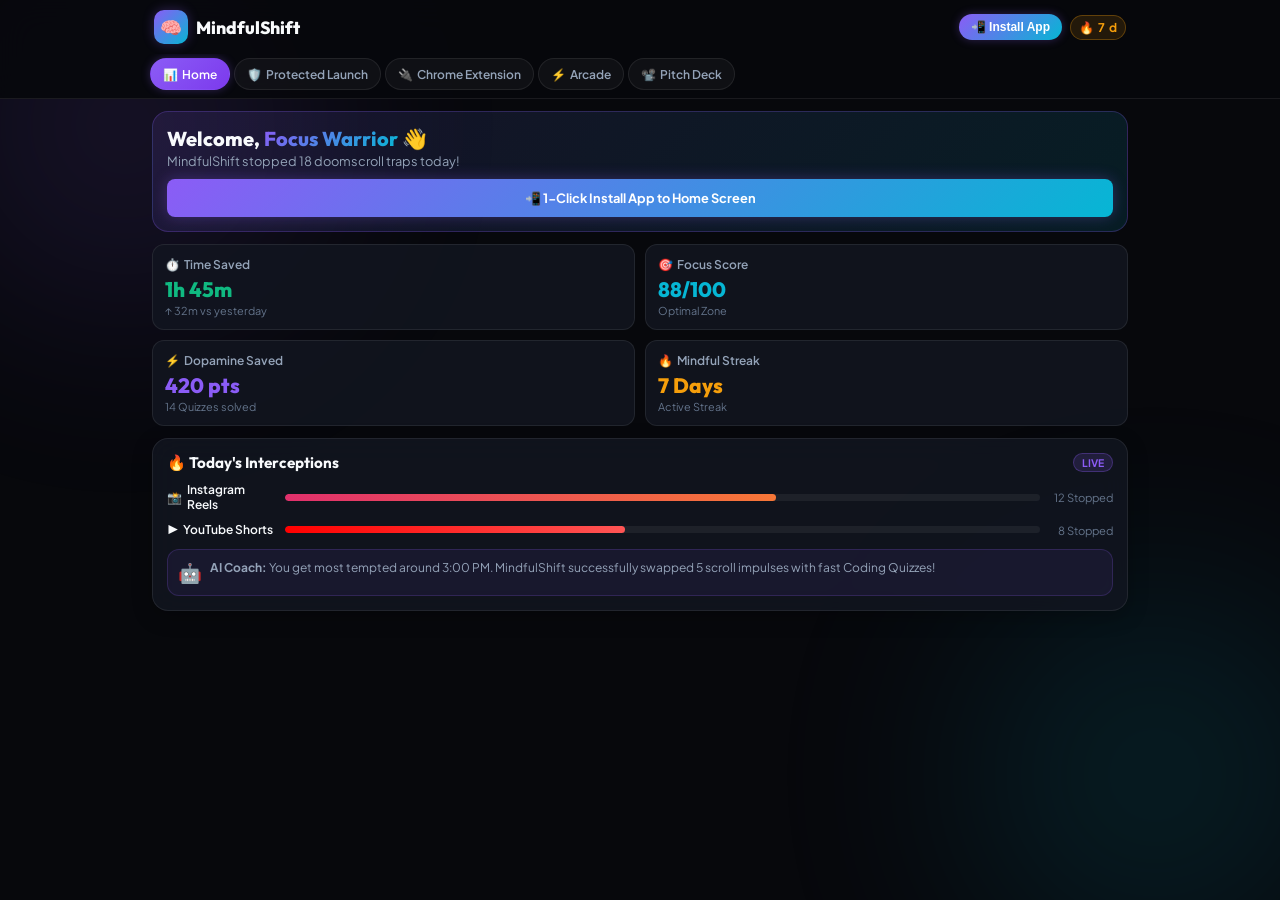
==== commit 4a19bdf9: "Fix launcher buttons with working Intent Shield modal and direct link opening, add Chrome Extension " ====
--- a/index.html
+++ b/index.html
@@ -52,16 +52,16 @@
         <span class="nav-icon">📊</span> Home
       </button>
       <button class="nav-btn" data-tab="simulator">
-        <span class="nav-icon">🛡️</span> Real Web Shield
+        <span class="nav-icon">🛡️</span> Protected Launch
       </button>
       <button class="nav-btn" data-tab="connect">
-        <span class="nav-icon">🔌</span> Extension & Setup
+        <span class="nav-icon">🔌</span> Chrome Extension
       </button>
       <button class="nav-btn" data-tab="arcade">
         <span class="nav-icon">⚡</span> Arcade
       </button>
       <button class="nav-btn" data-tab="presentation">
-        <span class="nav-icon">📽️</span> Deck
+        <span class="nav-icon">📽️</span> Pitch Deck
       </button>
     </nav>
   </header>
@@ -162,87 +162,63 @@
 
     </section>
 
-    <!-- ==================== TAB 2: REAL WEB SHIELD LAUNCHER ==================== -->
+    <!-- ==================== TAB 2: PROTECTED SITE LAUNCHER ==================== -->
     <section class="tab-content" id="tab-simulator">
       <div class="section-header">
-        <h2>🛡️ Real Web Shield Launcher</h2>
+        <h2>🛡️ Protected Site Launcher</h2>
         <p>Launch YouTube or Instagram with live Intent Gate protection!</p>
       </div>
 
-      <div class="sim-controls card glass-card">
-        <p style="font-size: 0.8rem; color: var(--text-secondary); margin-bottom: 8px;">
-          Select a site to open with MindfulShift Intent Shield active:
+      <div class="sim-controls card glass-card" style="border-color: var(--accent-purple); box-shadow: 0 0 15px var(--accent-purple-glow);">
+        <p style="font-size: 0.85rem; color: var(--text-primary); font-weight: 600; margin-bottom: 10px;">
+          Tap a button below to trigger the Intent Gate before opening the site:
         </p>
 
-        <div class="sim-selector">
-          <button class="btn-primary full-width" id="btnLaunchYT" style="background: linear-gradient(135deg, #FF0000, #CC0000);">▶️ Open Protected YouTube</button>
-          <button class="btn-primary full-width" id="btnLaunchIG" style="background: linear-gradient(135deg, #E1306C, #C13584);">📸 Open Protected Instagram</button>
-        </div>
-      </div>
-
-      <!-- Real Web Shield Active Viewport -->
-      <div class="phone-mockup" style="max-width: 100%; height: 500px;">
-        <div class="phone-screen" id="shieldScreen">
-          <div class="mock-feed-header">
-            <span id="shieldHeaderTitle">🛡️ MindfulShift Web Shield Active</span>
-            <span class="mock-live-badge">PROTECTED</span>
-          </div>
-
-          <iframe id="shieldIframe" src="about:blank" style="width: 100%; height: 100%; border: none; background: #000;"></iframe>
-
-          <!-- INJECTED MINDFULSHIFT OVERLAY -->
-          <div class="mindful-overlay" id="mindfulOverlay">
-            <div class="overlay-card glass-card">
-              <div class="overlay-badge">🧠 MINDFULSHIFT GATE</div>
-              <h3>Hold on a sec! 🛑</h3>
-              <p>Why are you opening short-form videos right now?</p>
-
-              <div class="intent-options">
-                <button class="intent-btn" data-intent="learning">
-                  📖 Watching specific tutorial video
-                </button>
-                <button class="intent-btn intent-bored" data-intent="bored">
-                  🥱 Just bored (30s Dopamine Swap)
-                </button>
-              </div>
-
-              <!-- Dynamic Dopamine Swap Box -->
-              <div class="swap-box hidden" id="swapBox">
-                <div class="swap-title">⚡ 30s Dopamine Swap!</div>
-                <p class="swap-question" id="swapQuestion">Loading micro-challenge...</p>
-                <div class="swap-answers" id="swapAnswers"></div>
-                <button class="btn-secondary hidden" id="btnResumeScroll" style="margin-top: 8px;">Continue to Video (10m Limit)</button>
-              </div>
-            </div>
-          </div>
-        </div>
-      </div>
-    </section>
-
-    <!-- ==================== TAB 3: EXTENSION & SETUP ==================== -->
+        <div class="sim-selector" style="flex-direction: column; gap: 10px;">
+          <button class="btn-primary full-width" id="btnLaunchYT" style="background: linear-gradient(135deg, #FF0000, #CC0000); min-height: 44px;">
+            ▶️ Launch Protected YouTube Shorts
+          </button>
+          <button class="btn-primary full-width" id="btnLaunchIG" style="background: linear-gradient(135deg, #E1306C, #C13584); min-height: 44px;">
+            📸 Launch Protected Instagram Reels
+          </button>
+        </div>
+      </div>
+    </section>
+
+    <!-- ==================== TAB 3: EXTENSION & SETUP GUIDE ==================== -->
     <section class="tab-content" id="tab-connect">
       <div class="section-header">
-        <h2>🔌 Extension & Mobile Setup</h2>
+        <h2>🔌 Chrome Extension & Setup</h2>
         <p>Get MindfulShift for real YouTube & Instagram browsing!</p>
       </div>
 
-      <!-- Real Extension Download Card -->
-      <div class="card glass-card connect-card" style="border-color: var(--accent-cyan); box-shadow: 0 0 20px var(--accent-cyan-glow);">
+      <!-- Real Desktop Extension Download Card -->
+      <div class="card glass-card connect-card" style="border-color: var(--accent-cyan); box-shadow: 0 0 20px var(--accent-cyan-glow); margin-bottom: 16px;">
         <div class="connect-head">
-          <span class="connect-icon">🧩</span>
-          <h3>Real Chrome Browser Extension</h3>
+          <span class="connect-icon">💻</span>
+          <h3>Desktop Chrome Browser Extension</h3>
         </div>
         <p>MindfulShift includes a <strong>real Manifest V3 Chrome Extension</strong> inside your GitHub repository that intercepts real YouTube Shorts & Instagram Reels!</p>
         
-        <ol class="setup-steps" style="margin-top: 8px;">
-          <li>Go to your <a href="https://github.com/maanasbhandari/mindfulshift" target="_blank" style="color: var(--accent-cyan); font-weight: 700;">GitHub Repository</a> ➔ click green <strong>Code</strong> button ➔ <strong>Download ZIP</strong>.</li>
-          <li>Open Chrome and type <code>chrome://extensions</code> ➔ turn ON <strong>Developer mode</strong>.</li>
-          <li>Click <strong>"Load unpacked"</strong> ➔ select the <code>extension</code> folder inside the ZIP!</li>
+        <a href="https://github.com/maanasbhandari/mindfulshift/archive/refs/heads/main.zip" class="btn-primary full-width" style="text-decoration: none; margin: 10px 0; background: linear-gradient(135deg, var(--accent-cyan), #0284C7);">
+          📥 Download Extension ZIP File
+        </a>
+
+        <div style="font-weight: 700; font-size: 0.85rem; margin-top: 10px; color: var(--accent-cyan);">How to install on computer:</div>
+        <ol class="setup-steps" style="margin-top: 6px;">
+          <li>Click the button above to <strong>download & unzip the ZIP file</strong>.</li>
+          <li>Open Google Chrome ➔ type <code>chrome://extensions</code> ➔ turn ON <strong>Developer mode</strong> (top-right toggle).</li>
+          <li>Click <strong>"Load unpacked"</strong> ➔ select the <code>extension</code> folder inside the unzipped project folder!</li>
         </ol>
-
-        <a href="https://github.com/maanasbhandari/mindfulshift/archive/refs/heads/main.zip" class="btn-primary full-width" style="text-decoration: none; margin-top: 10px;">
-          📥 Download Real Extension ZIP
-        </a>
+      </div>
+
+      <!-- Mobile Setup Guide Card -->
+      <div class="card glass-card connect-card">
+        <div class="connect-head">
+          <span class="connect-icon">📱</span>
+          <h3>Mobile Phones (Android & iPhone)</h3>
+        </div>
+        <p>Use the <strong>"📲 Install App"</strong> button at the top of this website to add MindfulShift directly to your phone homescreen!</p>
       </div>
     </section>
 
@@ -312,6 +288,32 @@
     </section>
 
   </main>
+
+  <!-- INTENT GATE POPUP MODAL FOR PROTECTED LAUNCHER -->
+  <div class="mindful-overlay hidden" id="intentShieldModal" style="position: fixed; z-index: 99999;">
+    <div class="overlay-card glass-card" style="max-width: 340px; margin: 0 auto;">
+      <div class="overlay-badge">🧠 MINDFULSHIFT INTENT GATE</div>
+      <h3 id="shieldTargetTitle">Hold on a sec! 🛑</h3>
+      <p id="shieldTargetSub">Why are you opening short-form videos right now?</p>
+
+      <div class="intent-options">
+        <button class="intent-btn" id="btnShieldStudy">
+          📖 Watching specific tutorial video
+        </button>
+        <button class="intent-btn intent-bored" id="btnShieldBored">
+          🥱 Just bored (30s Dopamine Swap)
+        </button>
+      </div>
+
+      <!-- Dynamic Dopamine Swap Box -->
+      <div class="swap-box hidden" id="swapBoxShield">
+        <div class="swap-title">⚡ 30s Dopamine Swap!</div>
+        <p class="swap-question" id="swapQuestionShield">Loading micro-challenge...</p>
+        <div class="swap-answers" id="swapAnswersShield"></div>
+        <button class="btn-primary full-width hidden" id="btnShieldProceed" style="margin-top: 10px;">Proceed to Target Site (10m Timer)</button>
+      </div>
+    </div>
+  </div>
 
   <!-- iOS / Safari Fallback Helper Modal -->
   <div class="mindful-overlay hidden" id="iosInstallModal">
